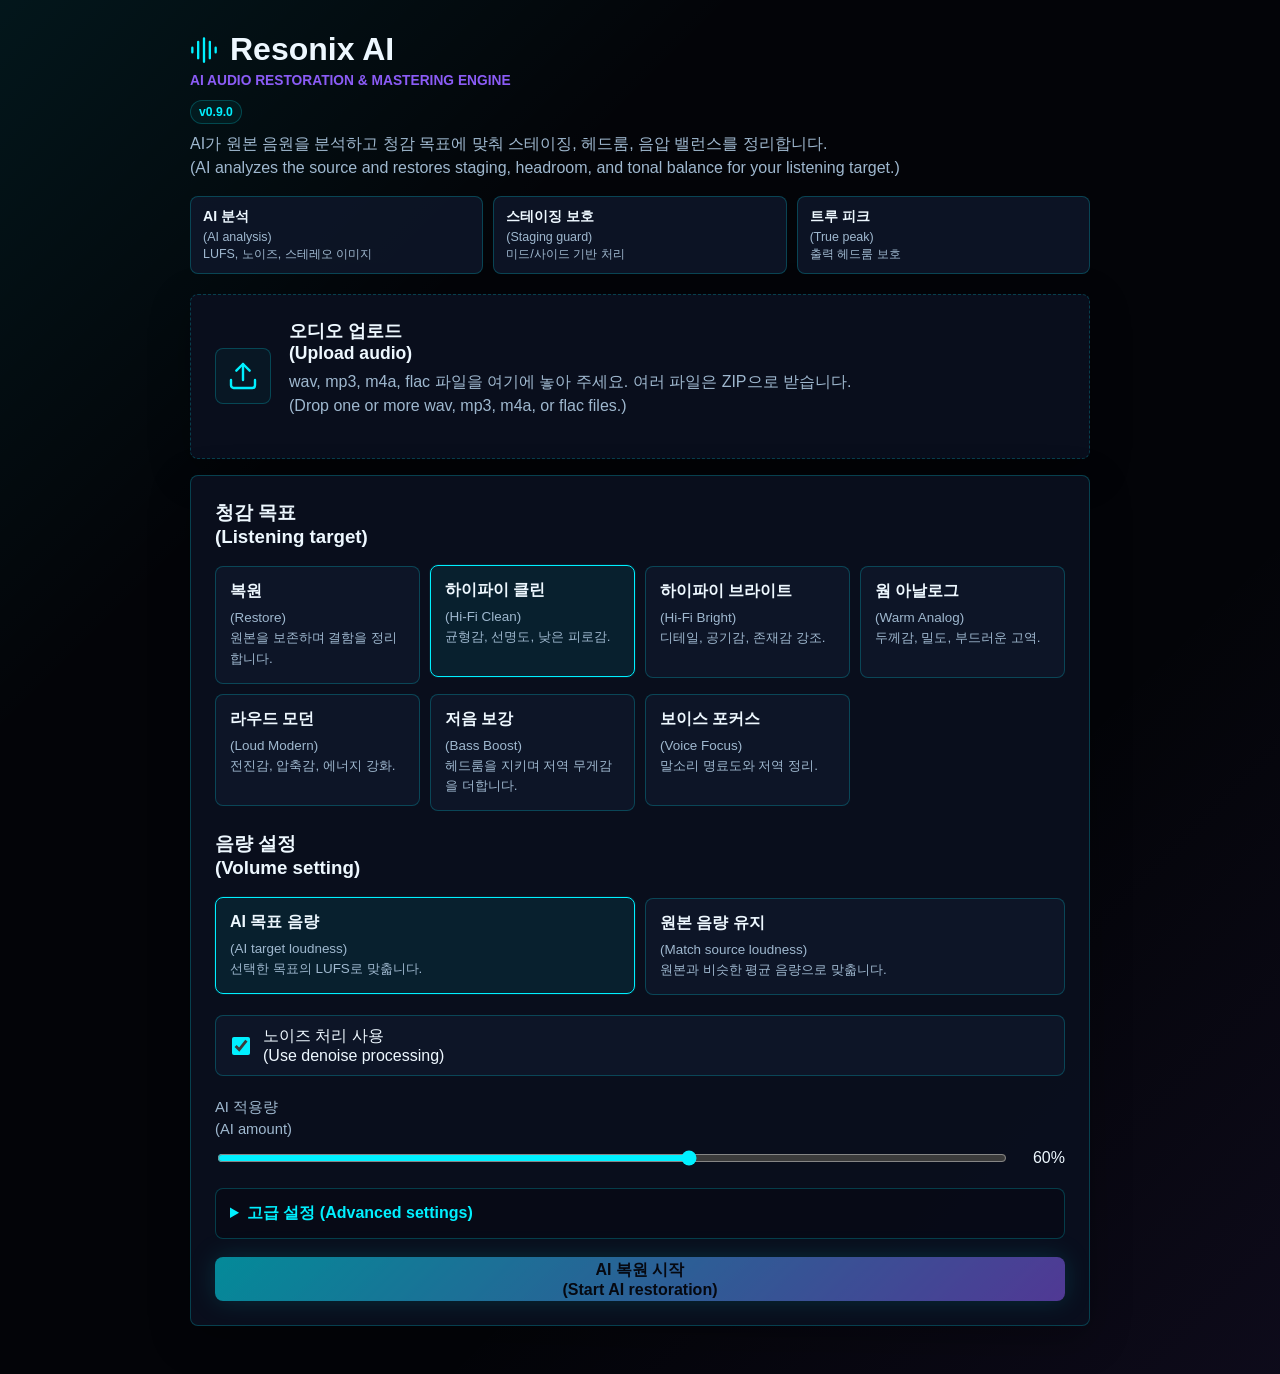
==== frontend/index.html @ f79adbe9 "Initial commit" ====
<!DOCTYPE html>
<html lang="ko">
<head>
    <meta charset="UTF-8">
    <meta name="viewport" content="width=device-width, initial-scale=1.0">
    <title>Resonix AI</title>
    <style>
        :root {
            color-scheme: dark;
            --bg: #030408;
            --panel: #0a0f1e;
            --panel-soft: #0f172a;
            --line: rgba(0, 240, 255, 0.22);
            --text: #eef8ff;
            --muted: #9fb8cf;
            --accent: #00f0ff;
            --accent-2: #8b5cf6;
            --accent-3: #38bdf8;
            --danger: #f472b6;
        }

        * { box-sizing: border-box; }

        body {
            margin: 0;
            min-height: 100vh;
            background:
                linear-gradient(135deg, rgba(0, 240, 255, 0.08), transparent 28%),
                linear-gradient(315deg, rgba(139, 92, 246, 0.08), transparent 32%),
                var(--bg);
            color: var(--text);
            font-family: "Segoe UI", sans-serif;
            padding: 32px 16px;
        }

        .app-container {
            width: min(900px, 100%);
            margin: 0 auto;
        }

        header { margin-bottom: 20px; }

        .logo-wrapper {
            display: flex;
            align-items: center;
            gap: 12px;
        }

        .logo-wrapper svg {
            color: var(--accent);
            flex: 0 0 auto;
        }

        h1 {
            margin: 0;
            font-size: 2rem;
            line-height: 1.1;
            letter-spacing: 0;
        }

        h2, h3, h4, p { margin-top: 0; }

        .subtitle,
        .upload-copy p,
        .file-size,
        .brand-tag,
        .target-copy,
        .setting-row label,
        .processing-stage-copy,
        .stage-list,
        .volume-copy {
            color: var(--muted);
            line-height: 1.5;
        }

        .subtitle { margin: 8px 0 0; }

        .brand-tag {
            margin: 4px 0 0;
            font-size: 0.86rem;
            font-weight: 700;
            text-transform: uppercase;
            letter-spacing: 0;
            color: var(--accent-2);
        }

        .version-pill {
            display: inline-flex;
            align-items: center;
            min-height: 24px;
            margin-top: 8px;
            padding: 3px 8px;
            border: 1px solid rgba(0, 240, 255, 0.22);
            border-radius: 999px;
            color: var(--accent);
            background: rgba(0, 240, 255, 0.05);
            font-size: 0.76rem;
            font-weight: 800;
        }

        .system-strip {
            display: grid;
            grid-template-columns: repeat(3, minmax(0, 1fr));
            gap: 10px;
            margin-top: 16px;
        }

        .system-chip {
            min-height: 54px;
            padding: 10px 12px;
            border: 1px solid var(--line);
            border-radius: 8px;
            background: rgba(15, 23, 42, 0.84);
        }

        .system-chip strong {
            display: block;
            margin-bottom: 3px;
            font-size: 0.88rem;
        }

        .system-chip span {
            display: block;
            color: var(--muted);
            font-size: 0.78rem;
            line-height: 1.35;
        }

        .glass-panel {
            background: rgba(10, 15, 30, 0.94);
            border: 1px solid var(--line);
            border-radius: 8px;
            padding: 24px;
            margin-bottom: 16px;
            box-shadow: 0 12px 40px rgba(0, 0, 0, 0.28);
        }

        .uploader-section {
            cursor: pointer;
            border-style: dashed;
            transition: border-color 160ms ease, background 160ms ease, box-shadow 160ms ease;
        }

        .uploader-section:hover,
        .uploader-section.dragover {
            border-color: var(--accent);
            background: rgba(0, 240, 255, 0.06);
            box-shadow: 0 0 26px rgba(0, 240, 255, 0.12);
        }

        .upload-content {
            display: grid;
            grid-template-columns: auto 1fr;
            gap: 18px;
            align-items: center;
        }

        .upload-icon {
            width: 56px;
            height: 56px;
            display: grid;
            place-items: center;
            border: 1px solid var(--line);
            border-radius: 8px;
            background: rgba(0, 240, 255, 0.04);
            color: var(--accent);
        }

        .upload-copy h2 {
            margin-bottom: 6px;
            font-size: 1.1rem;
        }

        .file-info p { overflow-wrap: anywhere; }

        .selected-file-list {
            display: grid;
            gap: 6px;
            margin: 10px 0 0;
            padding: 0;
            list-style: none;
            color: var(--muted);
            font-size: 0.84rem;
        }

        .selected-file-list li {
            display: flex;
            justify-content: space-between;
            gap: 12px;
            padding: 7px 9px;
            border: 1px solid rgba(0, 240, 255, 0.12);
            border-radius: 6px;
            background: rgba(3, 4, 8, 0.34);
        }

        .selected-file-list span:first-child {
            overflow: hidden;
            text-overflow: ellipsis;
            white-space: nowrap;
        }

        .target-grid,
        .volume-grid {
            display: grid;
            gap: 10px;
            margin-bottom: 20px;
        }

        .target-grid { grid-template-columns: repeat(auto-fit, minmax(170px, 1fr)); }
        .volume-grid { grid-template-columns: repeat(2, minmax(0, 1fr)); }

        .target-option,
        .volume-option {
            position: relative;
        }

        .target-option input,
        .volume-option input {
            position: absolute;
            opacity: 0;
            pointer-events: none;
        }

        .target-card,
        .volume-card {
            display: block;
            min-height: 112px;
            padding: 14px;
            border: 1px solid var(--line);
            border-radius: 8px;
            background: rgba(15, 23, 42, 0.9);
            cursor: pointer;
            transition: border-color 160ms ease, background 160ms ease, transform 160ms ease;
        }

        .volume-card { min-height: 86px; }

        .target-card strong,
        .volume-card strong {
            display: block;
            margin-bottom: 6px;
        }

        .target-copy,
        .volume-copy {
            display: block;
            font-size: 0.84rem;
        }

        .target-option input:checked + .target-card,
        .volume-option input:checked + .volume-card {
            border-color: var(--accent);
            background: rgba(0, 240, 255, 0.08);
            box-shadow: 0 0 0 1px rgba(0, 240, 255, 0.08);
            transform: translateY(-1px);
        }

        .checkbox-group {
            display: grid;
            grid-template-columns: 1fr;
            gap: 12px;
            margin-bottom: 20px;
        }

        .checkbox-item {
            display: flex;
            align-items: center;
            gap: 10px;
            min-height: 44px;
            padding: 10px 12px;
            border: 1px solid var(--line);
            border-radius: 8px;
            background: rgba(15, 23, 42, 0.9);
        }

        .checkbox-item input {
            width: 18px;
            height: 18px;
            accent-color: var(--accent);
        }

        .setting-row { margin-bottom: 20px; }

        .setting-row label {
            display: block;
            margin-bottom: 8px;
            font-size: 0.92rem;
        }

        .slider-container {
            display: grid;
            grid-template-columns: 1fr 48px;
            align-items: center;
            gap: 12px;
        }

        input[type="range"] {
            width: 100%;
            accent-color: var(--accent);
        }

        select {
            width: 100%;
            min-height: 42px;
            padding: 8px 10px;
            border: 1px solid var(--line);
            border-radius: 8px;
            background: rgba(15, 23, 42, 0.94);
            color: var(--text);
            font: inherit;
        }

        #intensity-value {
            text-align: right;
            font-variant-numeric: tabular-nums;
        }

        button,
        .secondary-btn {
            min-height: 44px;
            border: 0;
            border-radius: 8px;
            font: inherit;
            font-weight: 700;
            cursor: pointer;
        }

        .primary-btn {
            width: 100%;
            display: flex;
            align-items: center;
            justify-content: center;
            gap: 10px;
            background: linear-gradient(135deg, var(--accent), var(--accent-2));
            color: #030408;
            box-shadow: 0 0 24px rgba(0, 240, 255, 0.26);
        }

        .primary-btn:disabled {
            cursor: not-allowed;
            opacity: 0.55;
        }

        .spinner {
            width: 18px;
            height: 18px;
            border: 2px solid rgba(255, 255, 255, 0.35);
            border-top-color: white;
            border-radius: 50%;
            animation: spin 800ms linear infinite;
        }

        .hidden { display: none !important; }

        @keyframes spin { to { transform: rotate(360deg); } }

        .processing-panel {
            margin-top: 14px;
            padding: 16px;
            border: 1px solid #126da3;
            border-radius: 8px;
            background: rgba(0, 240, 255, 0.04);
        }

        .advanced-panel {
            margin: 18px 0;
            border: 1px solid var(--line);
            border-radius: 8px;
            background: rgba(3, 4, 8, 0.22);
            overflow: hidden;
        }

        .advanced-panel summary {
            min-height: 48px;
            padding: 14px;
            cursor: pointer;
            color: var(--accent);
            font-weight: 800;
        }

        .advanced-content {
            display: grid;
            gap: 18px;
            padding: 0 14px 14px;
        }

        .option-grid,
        .manual-grid {
            display: grid;
            grid-template-columns: repeat(2, minmax(0, 1fr));
            gap: 12px;
        }

        .option-field label,
        .manual-field label {
            display: block;
            margin-bottom: 6px;
            color: var(--muted);
            font-size: 0.84rem;
            line-height: 1.35;
        }

        .manual-field output {
            display: block;
            margin-top: 4px;
            color: var(--accent-3);
            font-size: 0.78rem;
            font-variant-numeric: tabular-nums;
            text-align: right;
        }

        .manual-disabled {
            opacity: 0.48;
        }

        .manual-disabled input {
            pointer-events: none;
        }

        .report-detail-list {
            display: grid;
            gap: 8px;
            margin: 14px 0 0;
            padding: 0;
            list-style: none;
        }

        .report-detail-list li {
            display: grid;
            grid-template-columns: minmax(0, 1fr) auto;
            gap: 10px;
            padding: 9px 10px;
            border: 1px solid rgba(0, 240, 255, 0.12);
            border-radius: 8px;
            background: rgba(15, 23, 42, 0.58);
        }

        .report-detail-list strong {
            color: var(--text);
            font-size: 0.82rem;
        }

        .report-detail-list span {
            color: var(--muted);
            font-size: 0.78rem;
        }

        .processing-header {
            display: flex;
            align-items: baseline;
            justify-content: space-between;
            gap: 12px;
            margin-bottom: 10px;
        }

        .processing-stage-copy {
            margin: 0;
            font-size: 0.9rem;
        }

        .processing-percent {
            font-size: 1.35rem;
            font-weight: 800;
            font-variant-numeric: tabular-nums;
            color: var(--accent-2);
        }

        .progress-track {
            height: 10px;
            overflow: hidden;
            border-radius: 999px;
            background: #020711;
            border: 1px solid var(--line);
        }

        .progress-bar {
            width: 0%;
            height: 100%;
            border-radius: inherit;
            background: linear-gradient(90deg, var(--accent), var(--accent-2));
            transition: width 260ms ease;
        }

        .stage-list {
            display: grid;
            grid-template-columns: repeat(5, minmax(0, 1fr));
            gap: 8px;
            margin: 12px 0 0;
            padding: 0;
            list-style: none;
            font-size: 0.74rem;
        }

        .stage-list li {
            padding: 8px;
            border: 1px solid var(--line);
            border-radius: 8px;
            background: rgba(255, 255, 255, 0.03);
        }

        .stage-list li.active {
            color: var(--text);
            border-color: var(--accent);
            background: rgba(0, 240, 255, 0.08);
        }

        .stage-list li.done {
            color: var(--accent);
            border-color: rgba(0, 240, 255, 0.52);
        }

        .result-header {
            display: flex;
            align-items: center;
            gap: 10px;
            margin-bottom: 18px;
        }

        .status-indicator {
            width: 10px;
            height: 10px;
            border-radius: 999px;
            background: var(--accent-2);
        }

        .ai-analysis-box {
            padding: 16px;
            margin-bottom: 18px;
            border: 1px solid #126da3;
            border-radius: 8px;
            background: rgba(0, 240, 255, 0.04);
        }

        .ai-feedback-text {
            margin-bottom: 14px;
            color: var(--muted);
            line-height: 1.5;
        }

        .metrics-grid {
            display: grid;
            grid-template-columns: repeat(auto-fit, minmax(120px, 1fr));
            gap: 10px;
        }

        .metric-item {
            padding: 12px;
            border: 1px solid var(--line);
            border-radius: 8px;
            background: rgba(15, 23, 42, 0.72);
        }

        .metric-label {
            color: var(--muted);
            font-size: 0.76rem;
            margin-bottom: 4px;
        }

        .metric-value {
            font-size: 1.05rem;
            font-weight: 700;
            font-variant-numeric: tabular-nums;
        }

        .now-playing-badge {
            margin-bottom: 16px;
            color: var(--accent-2);
            font-weight: 700;
        }

        .ab-toggle-wrapper {
            display: flex;
            align-items: center;
            justify-content: center;
            gap: 14px;
            margin-bottom: 18px;
        }

        .ab-label {
            width: 86px;
            color: var(--muted);
            font-size: 0.84rem;
            text-align: center;
            font-weight: 700;
        }

        .ab-label.active { color: var(--text); }

        .ab-toggle-btn {
            position: relative;
            width: 72px;
            height: 36px;
            min-height: 36px;
            padding: 3px;
            background: var(--panel-soft);
            border: 1px solid var(--line);
        }

        .ab-knob {
            position: absolute;
            top: 3px;
            left: 3px;
            width: 28px;
            height: 28px;
            border-radius: 999px;
            background: var(--accent);
            transition: transform 180ms ease;
            box-shadow: 0 0 16px rgba(0, 240, 255, 0.42);
        }

        .ab-toggle-btn[data-mode="enhanced"] .ab-knob {
            transform: translateX(36px);
            background: var(--accent-2);
            box-shadow: 0 0 16px rgba(139, 92, 246, 0.42);
        }

        .waveform-panel {
            display: grid;
            gap: 10px;
            margin-bottom: 16px;
        }

        .waveform-row {
            display: grid;
            grid-template-columns: 96px 1fr;
            align-items: center;
            gap: 12px;
            min-height: 76px;
            padding: 10px;
            border: 1px solid var(--line);
            border-radius: 8px;
            background: rgba(3, 4, 8, 0.42);
        }

        .waveform-row.active {
            border-color: var(--accent);
            box-shadow: 0 0 18px rgba(0, 240, 255, 0.12);
        }

        .waveform-row[data-mode="enhanced"].active {
            border-color: var(--accent-2);
            box-shadow: 0 0 18px rgba(139, 92, 246, 0.16);
        }

        .waveform-label {
            color: var(--muted);
            font-size: 0.76rem;
            font-weight: 800;
        }

        .waveform-label strong {
            display: block;
            color: var(--text);
            font-size: 0.82rem;
        }

        .waveform-canvas {
            display: block;
            width: 100%;
            height: 54px;
            border-radius: 6px;
            cursor: pointer;
            background: rgba(2, 7, 17, 0.82);
        }

        .audio-player-wrapper { margin-bottom: 16px; }
        audio { width: 100%; }

        .single-preview-panel { margin-bottom: 16px; }

        .batch-result-box {
            padding: 16px;
            margin-bottom: 16px;
            border: 1px solid var(--line);
            border-radius: 8px;
            background: rgba(0, 240, 255, 0.04);
        }

        .batch-result-box h4 { margin-bottom: 8px; }

        .batch-zip-link { margin: 12px 0; }

        .batch-summary-list {
            display: grid;
            gap: 8px;
            margin: 12px 0 0;
            padding: 0;
            list-style: none;
        }

        .batch-summary-item {
            display: grid;
            grid-template-columns: 1fr auto;
            gap: 8px;
            align-items: center;
            width: 100%;
            min-height: 0;
            padding: 10px;
            border: 1px solid rgba(0, 240, 255, 0.14);
            border-radius: 8px;
            background: rgba(15, 23, 42, 0.72);
            color: var(--text);
            text-align: left;
        }

        .batch-summary-item.active,
        .batch-summary-item:hover {
            border-color: var(--accent);
            background: rgba(0, 240, 255, 0.08);
        }

        .batch-summary-item strong {
            display: block;
            overflow-wrap: anywhere;
        }

        .batch-summary-item span {
            color: var(--muted);
            font-size: 0.78rem;
        }

        .secondary-btn {
            display: flex;
            align-items: center;
            justify-content: center;
            gap: 10px;
            width: 100%;
            text-decoration: none;
            color: var(--text);
            border: 1px solid var(--line);
            background: rgba(15, 23, 42, 0.9);
        }

        .settings-btn,
        .settings-modal { display: none; }

        @media (max-width: 720px) {
            body { padding: 18px 12px; }
            .upload-content,
            .system-strip,
            .checkbox-group,
            .target-grid,
            .volume-grid,
            .metrics-grid,
            .stage-list {
                grid-template-columns: 1fr;
            }
            .option-grid,
            .manual-grid {
                grid-template-columns: 1fr;
            }
            h1 { font-size: 1.7rem; }
            .glass-panel { padding: 18px; }
            .ab-label { width: 72px; }
            .waveform-row {
                grid-template-columns: 1fr;
                gap: 8px;
            }
        }
    </style>
</head>
<body>
    <main class="app-container">
        <header>
            <div class="logo-wrapper">
                <svg width="28" height="28" viewBox="0 0 24 24" fill="none" stroke="currentColor" stroke-width="2" stroke-linecap="round" stroke-linejoin="round" aria-hidden="true">
                    <path d="M12 2v20M17 5v14M22 10v4M7 5v14M2 10v4"></path>
                </svg>
                <h1>Resonix AI</h1>
            </div>
            <p class="brand-tag">AI Audio Restoration & Mastering Engine</p>
            <div class="version-pill" id="version-pill">v0.9.0</div>
            <p class="subtitle">AI&#xAC00; &#xC6D0;&#xBCF8; &#xC74C;&#xC6D0;&#xC744; &#xBD84;&#xC11D;&#xD558;&#xACE0; &#xCCAD;&#xAC10; &#xBAA9;&#xD45C;&#xC5D0; &#xB9DE;&#xCDB0; &#xC2A4;&#xD14C;&#xC774;&#xC9D5;, &#xD5E4;&#xB4DC;&#xB8F8;, &#xC74C;&#xC555; &#xBC38;&#xB7F0;&#xC2A4;&#xB97C; &#xC815;&#xB9AC;&#xD569;&#xB2C8;&#xB2E4;.<br>(AI analyzes the source and restores staging, headroom, and tonal balance for your listening target.)</p>
            <div class="system-strip" aria-label="AI processing highlights">
                <div class="system-chip">
                    <strong>AI &#xBD84;&#xC11D;</strong>
                    <span>(AI analysis)<br>LUFS, &#xB178;&#xC774;&#xC988;, &#xC2A4;&#xD14C;&#xB808;&#xC624; &#xC774;&#xBBF8;&#xC9C0;</span>
                </div>
                <div class="system-chip">
                    <strong>&#xC2A4;&#xD14C;&#xC774;&#xC9D5; &#xBCF4;&#xD638;</strong>
                    <span>(Staging guard)<br>&#xBBF8;&#xB4DC/&#xC0AC;&#xC774;&#xB4DC; &#xAE30;&#xBC18; &#xCC98;&#xB9AC;</span>
                </div>
                <div class="system-chip">
                    <strong>&#xD2B8;&#xB8E8; &#xD53C;&#xD06C;</strong>
                    <span>(True peak)<br>&#xCD9C;&#xB825; &#xD5E4;&#xB4DC;&#xB8F8; &#xBCF4;&#xD638;</span>
                </div>
            </div>
        </header>

        <section class="glass-panel uploader-section" id="drop-zone">
            <input type="file" id="file-input" accept=".wav,.mp3,.m4a,.flac,audio/*" multiple hidden>
            <div class="upload-content">
                <div class="upload-icon" aria-hidden="true">
                    <svg width="32" height="32" viewBox="0 0 24 24" fill="none" stroke="currentColor" stroke-width="1.8" stroke-linecap="round" stroke-linejoin="round">
                        <path d="M21 15v4a2 2 0 0 1-2 2H5a2 2 0 0 1-2-2v-4"></path>
                        <polyline points="17 8 12 3 7 8"></polyline>
                        <line x1="12" y1="3" x2="12" y2="15"></line>
                    </svg>
                </div>
                <div class="upload-copy">
                    <h2>&#xC624;&#xB514;&#xC624; &#xC5C5;&#xB85C;&#xB4DC;<br>(Upload audio)</h2>
                    <p>wav, mp3, m4a, flac &#xD30C;&#xC77C;&#xC744; &#xC5EC;&#xAE30;&#xC5D0; &#xB193;&#xC544; &#xC8FC;&#xC138;&#xC694;. &#xC5EC;&#xB7EC; &#xD30C;&#xC77C;&#xC740; ZIP&#xC73C;&#xB85C; &#xBC1B;&#xC2B5;&#xB2C8;&#xB2E4;.<br>(Drop one or more wav, mp3, m4a, or flac files.)</p>
                </div>
            </div>
        </section>

        <section class="glass-panel settings-section">
            <h3>&#xCCAD;&#xAC10; &#xBAA9;&#xD45C;<br>(Listening target)</h3>
            <div class="target-grid" role="group" aria-label="Listening target">
                <label class="target-option">
                    <input type="checkbox" name="target-mode" value="restore">
                    <span class="target-card">
                        <strong>&#xBCF5;&#xC6D0;</strong>
                        <span class="target-copy">(Restore)<br>&#xC6D0;&#xBCF8;&#xC744; &#xBCF4;&#xC874;&#xD558;&#xBA70; &#xACB0;&#xD568;&#xC744; &#xC815;&#xB9AC;&#xD569;&#xB2C8;&#xB2E4;.</span>
                    </span>
                </label>
                <label class="target-option">
                    <input type="checkbox" name="target-mode" value="hifi_clean" checked>
                    <span class="target-card">
                        <strong>&#xD558;&#xC774;&#xD30C;&#xC774; &#xD074;&#xB9B0;</strong>
                        <span class="target-copy">(Hi-Fi Clean)<br>&#xADE0;&#xD615;&#xAC10;, &#xC120;&#xBA85;&#xB3C4;, &#xB0AE;&#xC740; &#xD53C;&#xB85C;&#xAC10;.</span>
                    </span>
                </label>
                <label class="target-option">
                    <input type="checkbox" name="target-mode" value="hifi_bright">
                    <span class="target-card">
                        <strong>&#xD558;&#xC774;&#xD30C;&#xC774; &#xBE0C;&#xB77C;&#xC774;&#xD2B8;</strong>
                        <span class="target-copy">(Hi-Fi Bright)<br>&#xB514;&#xD14C;&#xC77C;, &#xACF5;&#xAE30;&#xAC10;, &#xC874;&#xC7AC;&#xAC10; &#xAC15;&#xC870;.</span>
                    </span>
                </label>
                <label class="target-option">
                    <input type="checkbox" name="target-mode" value="warm_analog">
                    <span class="target-card">
                        <strong>&#xC6DC; &#xC544;&#xB0A0;&#xB85C;&#xADF8;</strong>
                        <span class="target-copy">(Warm Analog)<br>&#xB450;&#xAED8;&#xAC10;, &#xBC00;&#xB3C4;, &#xBD80;&#xB4DC;&#xB7EC;&#xC6B4; &#xACE0;&#xC5ED;.</span>
                    </span>
                </label>
                <label class="target-option">
                    <input type="checkbox" name="target-mode" value="loud_modern">
                    <span class="target-card">
                        <strong>&#xB77C;&#xC6B0;&#xB4DC; &#xBAA8;&#xB358;</strong>
                        <span class="target-copy">(Loud Modern)<br>&#xC804;&#xC9C4;&#xAC10;, &#xC555;&#xCD95;&#xAC10;, &#xC5D0;&#xB108;&#xC9C0; &#xAC15;&#xD654;.</span>
                    </span>
                </label>
                <label class="target-option">
                    <input type="checkbox" name="target-mode" value="bass_boost">
                    <span class="target-card">
                        <strong>&#xC800;&#xC74C; &#xBCF4;&#xAC15;</strong>
                        <span class="target-copy">(Bass Boost)<br>&#xD5E4;&#xB4DC;&#xB8F8;&#xC744; &#xC9C0;&#xD0A4;&#xBA70; &#xC800;&#xC5ED; &#xBB34;&#xAC8C;&#xAC10;&#xC744; &#xB354;&#xD569;&#xB2C8;&#xB2E4;.</span>
                    </span>
                </label>
                <label class="target-option">
                    <input type="checkbox" name="target-mode" value="voice_focus">
                    <span class="target-card">
                        <strong>&#xBCF4;&#xC774;&#xC2A4; &#xD3EC;&#xCEE4;&#xC2A4;</strong>
                        <span class="target-copy">(Voice Focus)<br>&#xB9D0;&#xC18C;&#xB9AC; &#xBA85;&#xB8CC;&#xB3C4;&#xC640; &#xC800;&#xC5ED; &#xC815;&#xB9AC;.</span>
                    </span>
                </label>
            </div>

            <h3>&#xC74C;&#xB7C9; &#xC124;&#xC815;<br>(Volume setting)</h3>
            <div class="volume-grid" role="radiogroup" aria-label="Volume setting">
                <label class="volume-option">
                    <input type="radio" name="volume-mode" value="target" checked>
                    <span class="volume-card">
                        <strong>AI &#xBAA9;&#xD45C; &#xC74C;&#xB7C9;</strong>
                        <span class="volume-copy">(AI target loudness)<br>&#xC120;&#xD0DD;&#xD55C; &#xBAA9;&#xD45C;&#xC758; LUFS&#xB85C; &#xB9DE;&#xCD9F;&#xB2C8;&#xB2E4;.</span>
                    </span>
                </label>
                <label class="volume-option">
                    <input type="radio" name="volume-mode" value="match_source">
                    <span class="volume-card">
                        <strong>&#xC6D0;&#xBCF8; &#xC74C;&#xB7C9; &#xC720;&#xC9C0;</strong>
                        <span class="volume-copy">(Match source loudness)<br>&#xC6D0;&#xBCF8;&#xACFC; &#xBE44;&#xC2B7;&#xD55C; &#xD3C9;&#xADE0; &#xC74C;&#xB7C9;&#xC73C;&#xB85C; &#xB9DE;&#xCD9F;&#xB2C8;&#xB2E4;.</span>
                    </span>
                </label>
            </div>

            <div class="checkbox-group">
                <div class="checkbox-item">
                    <input type="checkbox" id="opt-denoise" checked>
                    <label for="opt-denoise">&#xB178;&#xC774;&#xC988; &#xCC98;&#xB9AC; &#xC0AC;&#xC6A9;<br>(Use denoise processing)</label>
                </div>
            </div>

            <div class="setting-row">
                <label for="intensity-slider">AI &#xC801;&#xC6A9;&#xB7C9;<br>(AI amount)</label>
                <div class="slider-container">
                    <input type="range" id="intensity-slider" min="0" max="100" step="5" value="60">
                    <span id="intensity-value">60%</span>
                </div>
            </div>

            <details class="advanced-panel">
                <summary>고급 설정 (Advanced settings)</summary>
                <div class="advanced-content">
                    <div class="option-grid">
                        <div class="option-field">
                            <label for="output-sample-rate">출력 샘플레이트<br>(Output sample rate)</label>
                            <select id="output-sample-rate">
                                <option value="auto" selected>자동 (Auto)</option>
                                <option value="source">원본 유지 (Keep source)</option>
                                <option value="44100">44.1 kHz</option>
                                <option value="48000">48 kHz</option>
                                <option value="96000">96 kHz</option>
                            </select>
                        </div>
                        <div class="option-field">
                            <label for="output-bit-depth">출력 비트 깊이<br>(Output bit depth)</label>
                            <select id="output-bit-depth">
                                <option value="24" selected>24-bit PCM</option>
                                <option value="16">16-bit PCM</option>
                            </select>
                        </div>
                    </div>

                    <div class="checkbox-item">
                        <input type="checkbox" id="manual-dsp-enable">
                        <label for="manual-dsp-enable">AI 추천값 대신 수동 DSP 값 사용<br>(Use manual DSP override)</label>
                    </div>

                    <div class="manual-grid manual-disabled" id="manual-dsp-grid">
                        <div class="manual-field">
                            <label for="manual-lowcut">저역 컷 Hz<br>(Low cut)</label>
                            <input type="range" id="manual-lowcut" min="20" max="200" step="1" value="38">
                            <output for="manual-lowcut">38 Hz</output>
                        </div>
                        <div class="manual-field">
                            <label for="manual-low">저역 dB<br>(Low)</label>
                            <input type="range" id="manual-low" min="-6" max="6" step="0.1" value="0.4">
                            <output for="manual-low">+0.4 dB</output>
                        </div>
                        <div class="manual-field">
                            <label for="manual-mid">중역 dB<br>(Mid)</label>
                            <input type="range" id="manual-mid" min="-6" max="6" step="0.1" value="0">
                            <output for="manual-mid">+0.0 dB</output>
                        </div>
                        <div class="manual-field">
                            <label for="manual-high">고역 dB<br>(High)</label>
                            <input type="range" id="manual-high" min="-6" max="6" step="0.1" value="1.0">
                            <output for="manual-high">+1.0 dB</output>
                        </div>
                        <div class="manual-field">
                            <label for="manual-compress">컴프레션 비율<br>(Compression ratio)</label>
                            <input type="range" id="manual-compress" min="1" max="4" step="0.05" value="1.25">
                            <output for="manual-compress">1.25:1</output>
                        </div>
                        <div class="manual-field">
                            <label for="manual-lufs">목표 LUFS<br>(Target LUFS)</label>
                            <input type="range" id="manual-lufs" min="-24" max="-10" step="0.5" value="-16">
                            <output for="manual-lufs">-16.0 LUFS</output>
                        </div>
                        <div class="manual-field">
                            <label for="manual-exciter">익사이터<br>(Exciter)</label>
                            <input type="range" id="manual-exciter" min="0" max="0.35" step="0.01" value="0.08">
                            <output for="manual-exciter">0.08</output>
                        </div>
                        <div class="manual-field">
                            <label for="manual-saturation">새추레이션<br>(Saturation)</label>
                            <input type="range" id="manual-saturation" min="0" max="0.35" step="0.01" value="0.03">
                            <output for="manual-saturation">0.03</output>
                        </div>
                    </div>
                </div>
            </details>

            <button id="process-btn" class="primary-btn" disabled>
                <span class="btn-text">AI &#xBCF5;&#xC6D0; &#xC2DC;&#xC791;<br>(Start AI restoration)</span>
                <span class="spinner hidden" aria-hidden="true"></span>
            </button>
            <div class="processing-panel hidden" id="processing-panel" aria-live="polite">
                <div class="processing-header">
                    <p class="processing-stage-copy" id="processing-stage">AI &#xB300;&#xAE30; &#xC911; (Ready)</p>
                    <div class="processing-percent" id="processing-percent">0%</div>
                </div>
                <div class="progress-track" aria-hidden="true">
                    <div class="progress-bar" id="processing-bar"></div>
                </div>
                <ol class="stage-list" id="processing-stages">
                    <li>AI &#xBD84;&#xC11D;<br>(Analysis)</li>
                    <li>&#xBAA9;&#xD45C; &#xC124;&#xACC4;<br>(Targeting)</li>
                    <li>&#xC2A4;&#xD14C;&#xC774;&#xC9D5; &#xBCF4;&#xD638;<br>(Staging)</li>
                    <li>&#xC74C;&#xC9C8; &#xBCF5;&#xC6D0;<br>(Restoration)</li>
                    <li>&#xD5E4;&#xB4DC;&#xB8F8; &#xD655;&#xBCF4;<br>(Headroom)</li>
                </ol>
            </div>
        </section>

        <section class="glass-panel result-section hidden" id="result-zone">
            <div class="result-header">
                <div class="status-indicator" aria-hidden="true"></div>
                <h3>&#xCC98;&#xB9AC; &#xC644;&#xB8CC;<br>(Processing complete)</h3>
            </div>

            <div class="ai-analysis-box hidden" id="ai-analysis-box">
                <h4>&#xBD84;&#xC11D; &#xB9AC;&#xD3EC;&#xD2B8;<br>(Analysis report)</h4>
                <div class="ai-feedback-text" id="ai-feedback-text">&#xBD84;&#xC11D; &#xC911;... (Analyzing...)</div>
                <div class="metrics-grid">
                    <div class="metric-item">
                        <div class="metric-label">LUFS</div>
                        <div class="metric-value" id="metric-lufs">-24.0</div>
                    </div>
                    <div class="metric-item">
                        <div class="metric-label">Crest dB</div>
                        <div class="metric-value" id="metric-crest">12.0</div>
                    </div>
                    <div class="metric-item">
                        <div class="metric-label">Sample Rate</div>
                        <div class="metric-value" id="metric-sr">48k</div>
                    </div>
                    <div class="metric-item">
                        <div class="metric-label">True Peak</div>
                        <div class="metric-value" id="metric-true-peak">-1.0</div>
                    </div>
                    <div class="metric-item">
                        <div class="metric-label">Stereo Width</div>
                        <div class="metric-value" id="metric-stereo">0.50</div>
                    </div>
                </div>
                <ul class="report-detail-list" id="report-detail-list"></ul>
            </div>

            <div class="batch-result-box hidden" id="batch-result-box">
                <h4>&#xBC30;&#xCE58; &#xCC98;&#xB9AC; &#xC644;&#xB8CC;<br>(Batch complete)</h4>
                <div class="ai-feedback-text" id="batch-feedback-text"></div>
                <a id="batch-zip-link" class="secondary-btn batch-zip-link" download="ResonixAI_Batch.zip">
                    ZIP 전체 다운로드<br>(Download all as ZIP)
                </a>
                <ul class="batch-summary-list" id="batch-summary-list"></ul>
            </div>

            <div class="single-preview-panel" id="single-preview-panel">
                <div class="now-playing-badge" id="now-playing-badge">
                    <span id="now-playing-text">&#xC6D0;&#xBCF8; &#xC624;&#xB514;&#xC624; (Original audio)</span>
                </div>

                <div class="ab-toggle-wrapper">
                    <span class="ab-label active" id="label-original">ORIGINAL</span>
                    <button class="ab-toggle-btn" id="ab-toggle-btn" data-mode="original" aria-label="Toggle original and enhanced audio">
                        <span class="ab-knob" aria-hidden="true"></span>
                    </button>
                    <span class="ab-label" id="label-enhanced">ENHANCED</span>
                </div>

                <audio id="audio-original" hidden></audio>
                <audio id="audio-enhanced" hidden></audio>

                <div class="waveform-panel" id="waveform-panel">
                    <div class="waveform-row active" id="waveform-row-original" data-mode="original">
                        <div class="waveform-label">
                            <strong>&#xC6D0;&#xBCF8;</strong>
                            (Original)
                        </div>
                        <canvas class="waveform-canvas" id="waveform-original" height="54"></canvas>
                    </div>
                    <div class="waveform-row" id="waveform-row-enhanced" data-mode="enhanced">
                        <div class="waveform-label">
                            <strong>&#xD5A5;&#xC0C1;</strong>
                            (Enhanced)
                        </div>
                        <canvas class="waveform-canvas" id="waveform-enhanced" height="54"></canvas>
                    </div>
                </div>

                <div class="audio-player-wrapper">
                    <audio id="master-player" controls></audio>
                </div>
            </div>

            <a id="download-link" class="secondary-btn" download="enhanced_audio.wav">
                <svg width="18" height="18" viewBox="0 0 24 24" fill="none" stroke="currentColor" stroke-width="2" stroke-linecap="round" stroke-linejoin="round" aria-hidden="true">
                    <path d="M21 15v4a2 2 0 0 1-2 2H5a2 2 0 0 1-2-2v-4"></path>
                    <polyline points="7 10 12 15 17 10"></polyline>
                    <line x1="12" y1="15" x2="12" y2="3"></line>
                </svg>
                &#xD5A5;&#xC0C1;&#xB41C; &#xD30C;&#xC77C; &#xB2E4;&#xC6B4;&#xB85C;&#xB4DC;<br>(Download enhanced file)
            </a>
        </section>
    </main>

    <div class="settings-modal" id="settings-modal">
        <input type="password" id="groq-api-key">
        <button id="modal-cancel">Cancel</button>
        <button id="modal-save">Save</button>
    </div>
    <button class="settings-btn" id="settings-btn" aria-label="Settings"></button>

    <script src="/static/app.js"></script>
</body>
</html>
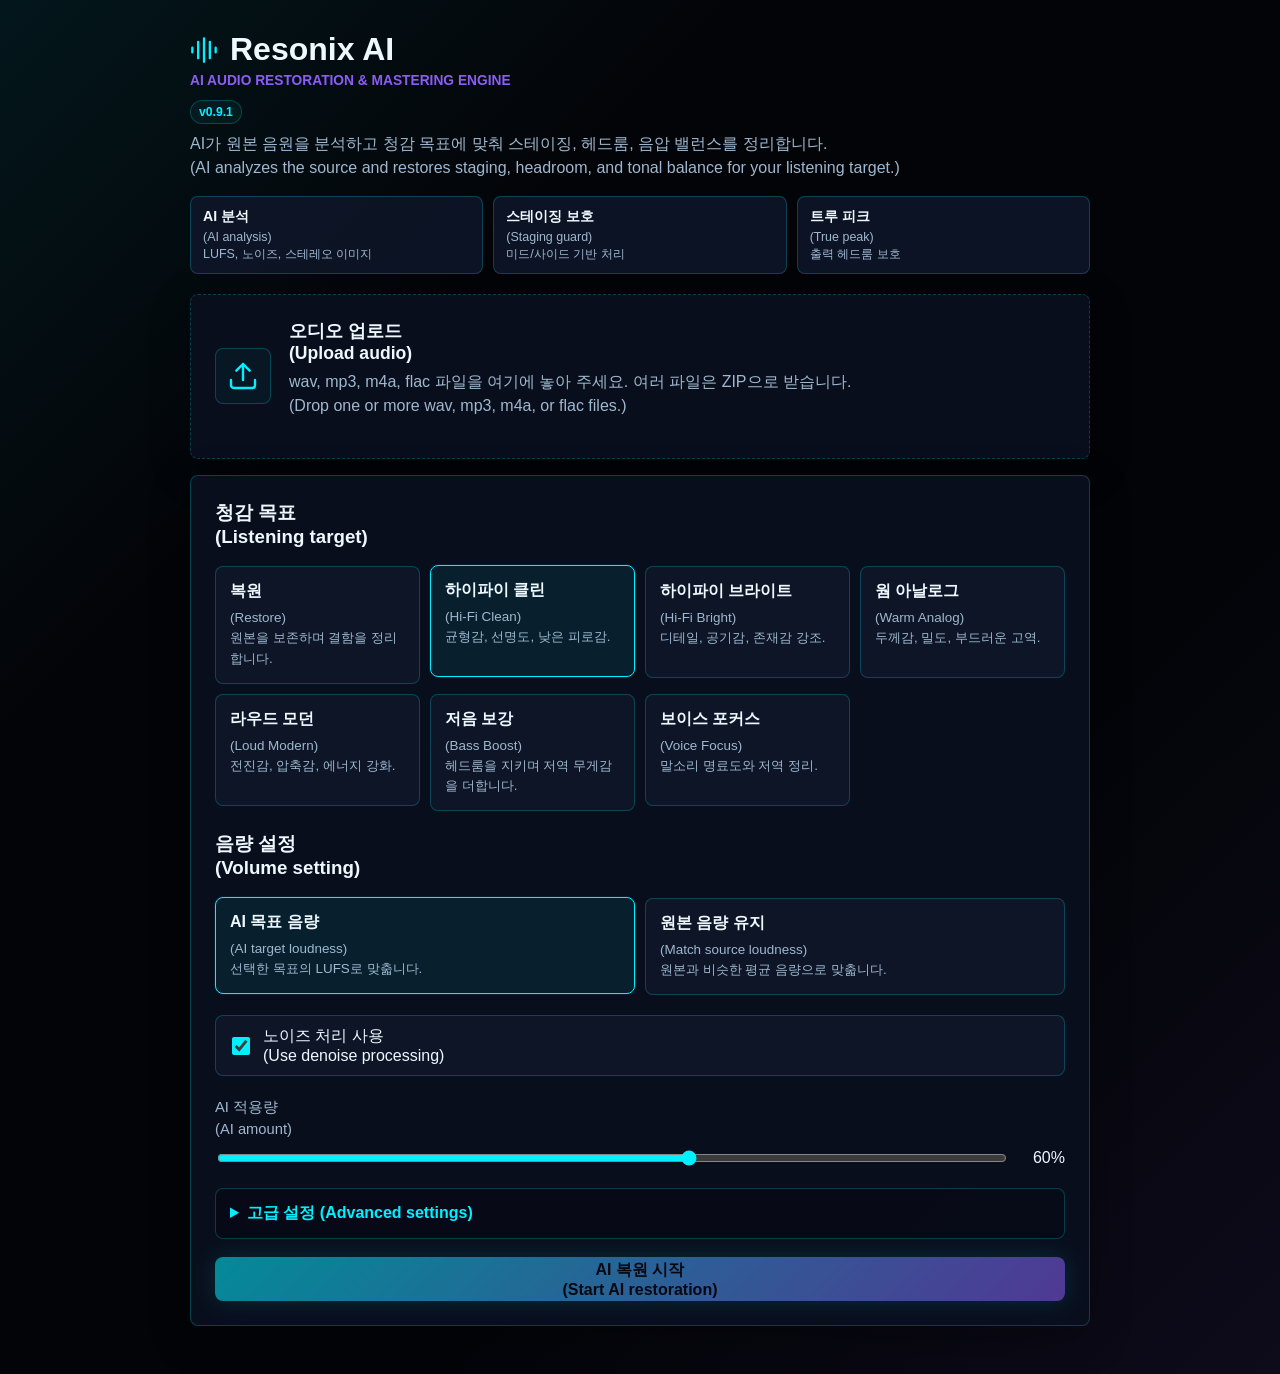
==== commit da3309e3: "0.9.1 hotfix" ====
--- a/frontend/index.html
+++ b/frontend/index.html
@@ -769,7 +769,7 @@
                 <h1>Resonix AI</h1>
             </div>
             <p class="brand-tag">AI Audio Restoration & Mastering Engine</p>
-            <div class="version-pill" id="version-pill">v0.9.0</div>
+            <div class="version-pill" id="version-pill">v0.9.1</div>
             <p class="subtitle">AI&#xAC00; &#xC6D0;&#xBCF8; &#xC74C;&#xC6D0;&#xC744; &#xBD84;&#xC11D;&#xD558;&#xACE0; &#xCCAD;&#xAC10; &#xBAA9;&#xD45C;&#xC5D0; &#xB9DE;&#xCDB0; &#xC2A4;&#xD14C;&#xC774;&#xC9D5;, &#xD5E4;&#xB4DC;&#xB8F8;, &#xC74C;&#xC555; &#xBC38;&#xB7F0;&#xC2A4;&#xB97C; &#xC815;&#xB9AC;&#xD569;&#xB2C8;&#xB2E4;.<br>(AI analyzes the source and restores staging, headroom, and tonal balance for your listening target.)</p>
             <div class="system-strip" aria-label="AI processing highlights">
                 <div class="system-chip">
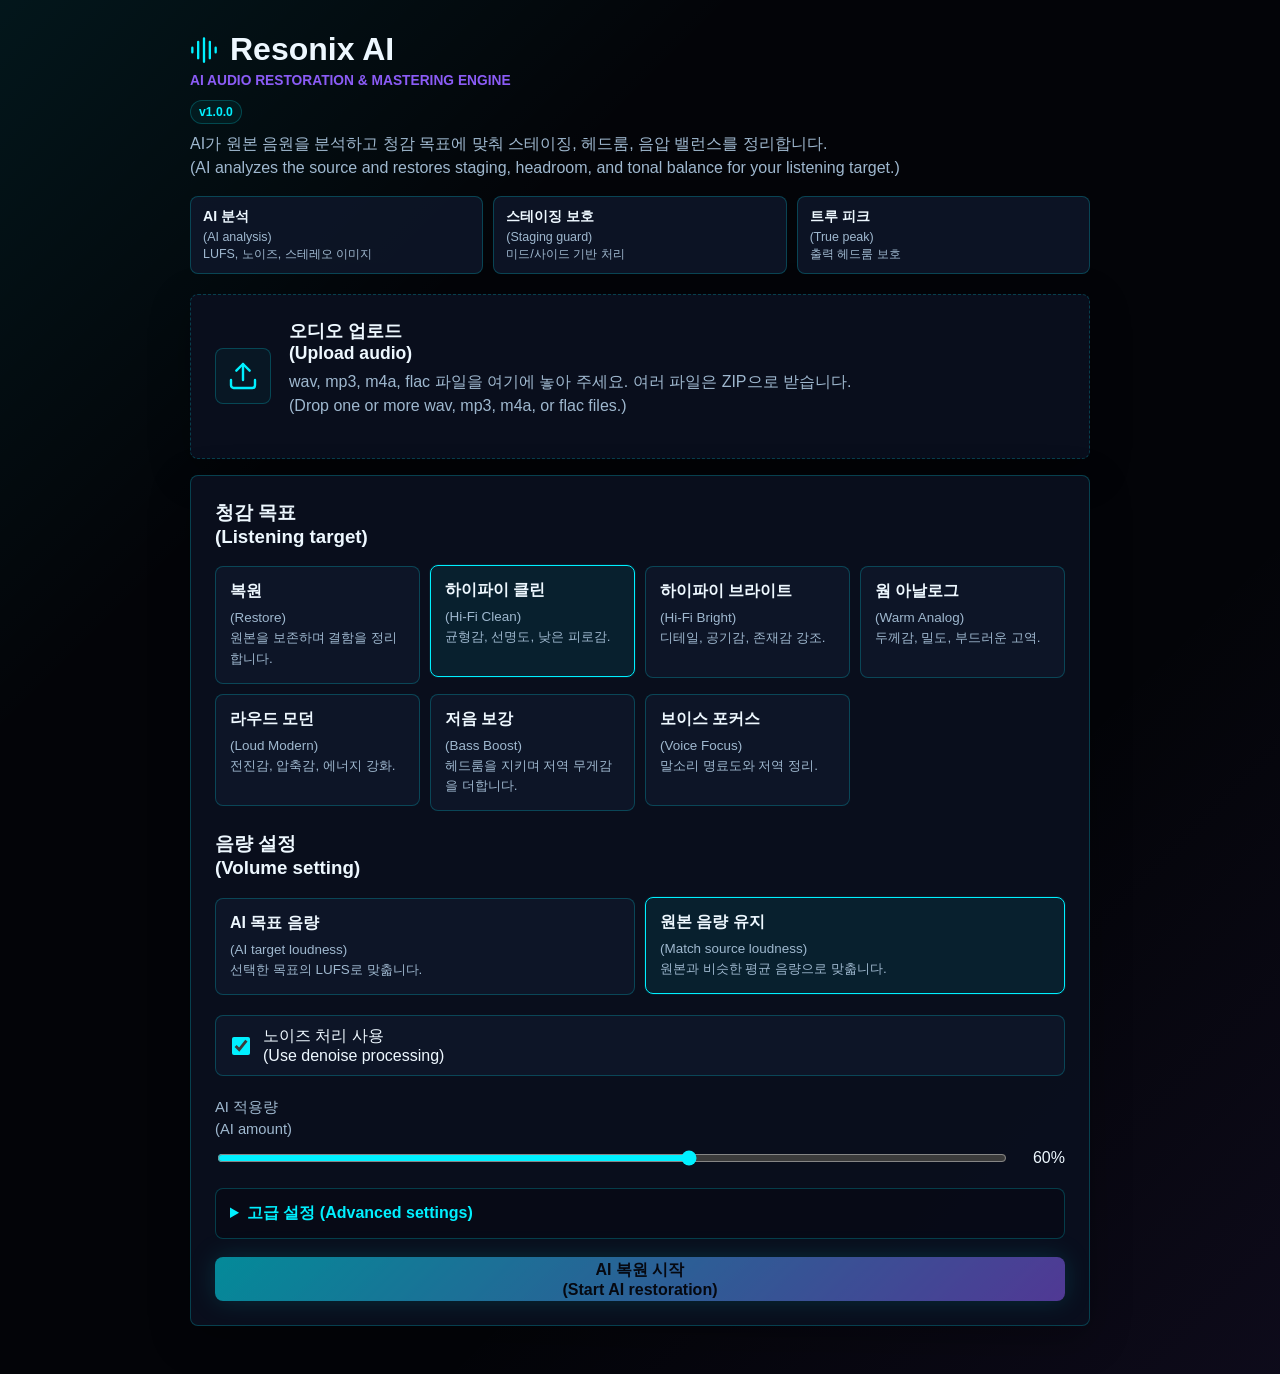
==== commit 42f438ba: "Release v1.0.0 level-matched comparison" ====
--- a/frontend/index.html
+++ b/frontend/index.html
@@ -665,6 +665,7 @@
 
         .audio-player-wrapper { margin-bottom: 16px; }
         audio { width: 100%; }
+        .compare-control { margin: 10px 0 14px; }
 
         .single-preview-panel { margin-bottom: 16px; }
 
@@ -769,7 +770,7 @@
                 <h1>Resonix AI</h1>
             </div>
             <p class="brand-tag">AI Audio Restoration & Mastering Engine</p>
-            <div class="version-pill" id="version-pill">v0.9.1</div>
+            <div class="version-pill" id="version-pill">v1.0.0</div>
             <p class="subtitle">AI&#xAC00; &#xC6D0;&#xBCF8; &#xC74C;&#xC6D0;&#xC744; &#xBD84;&#xC11D;&#xD558;&#xACE0; &#xCCAD;&#xAC10; &#xBAA9;&#xD45C;&#xC5D0; &#xB9DE;&#xCDB0; &#xC2A4;&#xD14C;&#xC774;&#xC9D5;, &#xD5E4;&#xB4DC;&#xB8F8;, &#xC74C;&#xC555; &#xBC38;&#xB7F0;&#xC2A4;&#xB97C; &#xC815;&#xB9AC;&#xD569;&#xB2C8;&#xB2E4;.<br>(AI analyzes the source and restores staging, headroom, and tonal balance for your listening target.)</p>
             <div class="system-strip" aria-label="AI processing highlights">
                 <div class="system-chip">
@@ -861,14 +862,14 @@
             <h3>&#xC74C;&#xB7C9; &#xC124;&#xC815;<br>(Volume setting)</h3>
             <div class="volume-grid" role="radiogroup" aria-label="Volume setting">
                 <label class="volume-option">
-                    <input type="radio" name="volume-mode" value="target" checked>
+                    <input type="radio" name="volume-mode" value="target">
                     <span class="volume-card">
                         <strong>AI &#xBAA9;&#xD45C; &#xC74C;&#xB7C9;</strong>
                         <span class="volume-copy">(AI target loudness)<br>&#xC120;&#xD0DD;&#xD55C; &#xBAA9;&#xD45C;&#xC758; LUFS&#xB85C; &#xB9DE;&#xCD9F;&#xB2C8;&#xB2E4;.</span>
                     </span>
                 </label>
                 <label class="volume-option">
-                    <input type="radio" name="volume-mode" value="match_source">
+                    <input type="radio" name="volume-mode" value="match_source" checked>
                     <span class="volume-card">
                         <strong>&#xC6D0;&#xBCF8; &#xC74C;&#xB7C9; &#xC720;&#xC9C0;</strong>
                         <span class="volume-copy">(Match source loudness)<br>&#xC6D0;&#xBCF8;&#xACFC; &#xBE44;&#xC2B7;&#xD55C; &#xD3C9;&#xADE0; &#xC74C;&#xB7C9;&#xC73C;&#xB85C; &#xB9DE;&#xCD9F;&#xB2C8;&#xB2E4;.</span>
@@ -1042,6 +1043,13 @@
                     <span class="ab-label" id="label-enhanced">ENHANCED</span>
                 </div>
 
+                <div class="checkbox-group compare-control">
+                    <div class="checkbox-item">
+                        <input type="checkbox" id="level-match-toggle" checked>
+                        <label for="level-match-toggle">&#xACF5;&#xC815; A/B &#xBE44;&#xAD50;<br>(Level-matched A/B)</label>
+                    </div>
+                </div>
+
                 <audio id="audio-original" hidden></audio>
                 <audio id="audio-enhanced" hidden></audio>
 
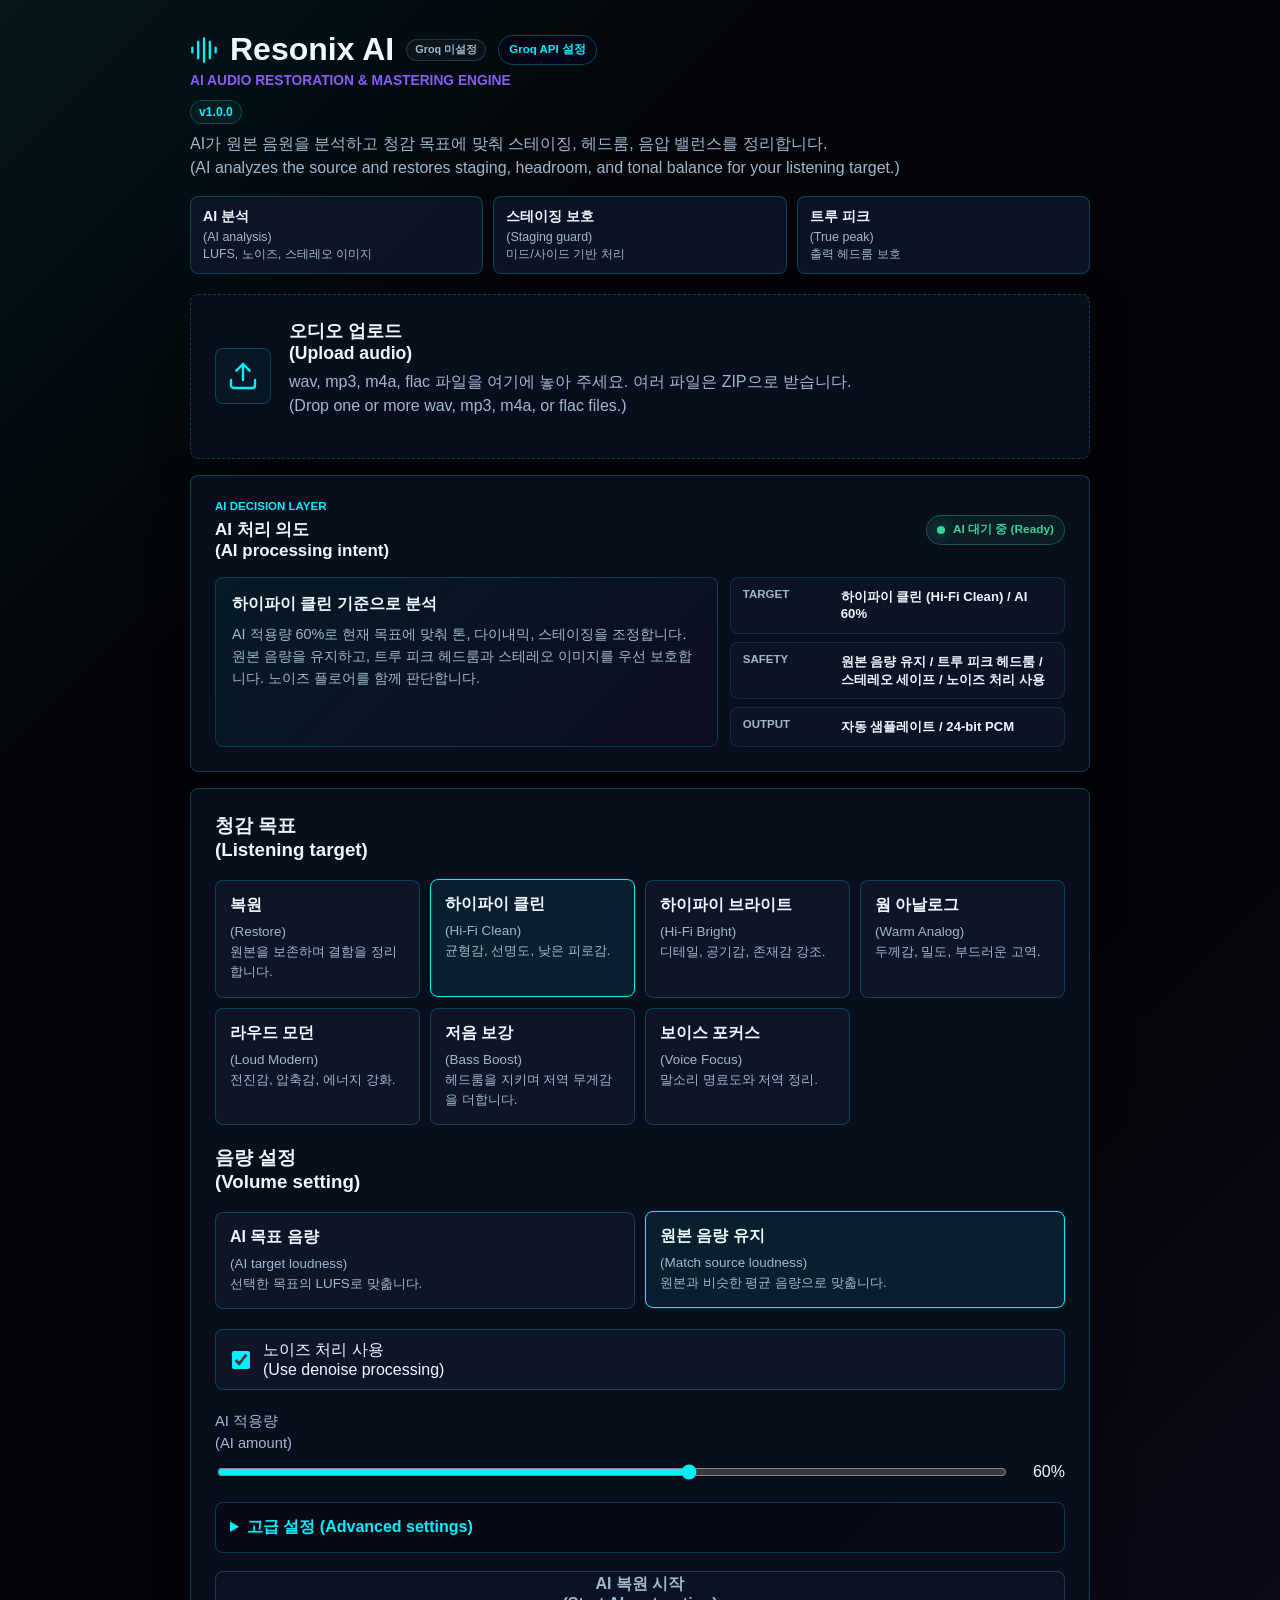
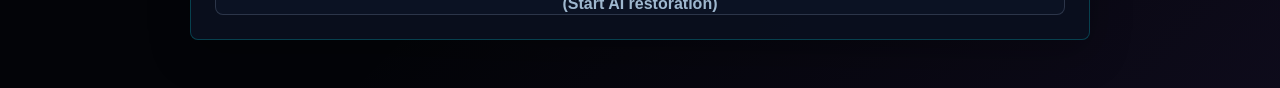
==== commit ce09d4f2: "코드 개선" ====
--- a/frontend/index.html
+++ b/frontend/index.html
@@ -17,6 +17,8 @@
             --accent-2: #8b5cf6;
             --accent-3: #38bdf8;
             --danger: #f472b6;
+            --warning: #fbbf24;
+            --success: #34d399;
         }
 
         * { box-sizing: border-box; }
@@ -44,6 +46,7 @@
             display: flex;
             align-items: center;
             gap: 12px;
+            flex-wrap: wrap;
         }
 
         .logo-wrapper svg {
@@ -98,6 +101,44 @@
             font-weight: 800;
         }
 
+        .api-status-pill {
+            display: inline-flex;
+            align-items: center;
+            min-height: 22px;
+            padding: 3px 8px;
+            border-radius: 999px;
+            border: 1px solid rgba(100, 116, 139, 0.36);
+            background: rgba(100, 116, 139, 0.08);
+            color: var(--muted);
+            font-size: 0.68rem;
+            font-weight: 900;
+            white-space: nowrap;
+        }
+
+        .api-status-pill.on {
+            border-color: rgba(0, 240, 255, 0.34);
+            background: rgba(0, 240, 255, 0.08);
+            color: var(--accent);
+        }
+
+        .api-status-pill.warn {
+            border-color: rgba(245, 158, 11, 0.42);
+            background: rgba(245, 158, 11, 0.08);
+            color: var(--warning);
+        }
+
+        .settings-btn {
+            min-height: 30px;
+            padding: 0 10px;
+            border-radius: 999px;
+            border: 1px solid rgba(0, 240, 255, 0.28);
+            background: rgba(2, 6, 23, 0.92);
+            color: var(--accent);
+            font-size: 0.72rem;
+            font-weight: 900;
+            cursor: pointer;
+        }
+
         .system-strip {
             display: grid;
             grid-template-columns: repeat(3, minmax(0, 1fr));
@@ -124,6 +165,120 @@
             color: var(--muted);
             font-size: 0.78rem;
             line-height: 1.35;
+        }
+
+        .ai-intent-panel {
+            display: grid;
+            gap: 16px;
+            overflow: hidden;
+        }
+
+        .ai-intent-header,
+        .ai-intent-grid,
+        .ai-signal {
+            display: grid;
+            gap: 12px;
+        }
+
+        .ai-intent-header {
+            grid-template-columns: 1fr auto;
+            align-items: center;
+        }
+
+        .ai-eyebrow {
+            display: block;
+            margin-bottom: 6px;
+            color: var(--accent);
+            font-size: 0.72rem;
+            font-weight: 900;
+            letter-spacing: 0;
+            text-transform: uppercase;
+        }
+
+        .ai-intent-header h2 {
+            margin: 0;
+            font-size: 1.06rem;
+        }
+
+        .ai-core-status {
+            display: inline-flex;
+            align-items: center;
+            gap: 8px;
+            min-height: 30px;
+            padding: 4px 10px;
+            border: 1px solid rgba(52, 211, 153, 0.3);
+            border-radius: 999px;
+            color: var(--success);
+            background: rgba(52, 211, 153, 0.08);
+            font-size: 0.74rem;
+            font-weight: 900;
+            white-space: nowrap;
+        }
+
+        .ai-pulse {
+            width: 8px;
+            height: 8px;
+            border-radius: 999px;
+            background: var(--success);
+            box-shadow: 0 0 14px rgba(52, 211, 153, 0.65);
+            animation: aiPulse 1.6s ease-in-out infinite;
+        }
+
+        .ai-intent-grid {
+            grid-template-columns: minmax(0, 1.2fr) minmax(240px, 0.8fr);
+            align-items: stretch;
+        }
+
+        .ai-intent-main {
+            min-height: 136px;
+            padding: 16px;
+            border: 1px solid rgba(0, 240, 255, 0.18);
+            border-radius: 8px;
+            background:
+                linear-gradient(135deg, rgba(0, 240, 255, 0.08), rgba(139, 92, 246, 0.06)),
+                rgba(3, 4, 8, 0.42);
+        }
+
+        .ai-intent-main strong {
+            display: block;
+            margin-bottom: 8px;
+            font-size: 1rem;
+        }
+
+        .ai-intent-main p {
+            margin: 0;
+            color: var(--muted);
+            line-height: 1.55;
+            font-size: 0.9rem;
+        }
+
+        .ai-signal-stack {
+            display: grid;
+            gap: 8px;
+        }
+
+        .ai-signal {
+            grid-template-columns: 86px minmax(0, 1fr);
+            align-items: start;
+            min-height: 40px;
+            padding: 10px 12px;
+            border: 1px solid rgba(0, 240, 255, 0.12);
+            border-radius: 8px;
+            background: rgba(15, 23, 42, 0.72);
+        }
+
+        .ai-signal span {
+            color: var(--muted);
+            font-size: 0.72rem;
+            font-weight: 800;
+            text-transform: uppercase;
+        }
+
+        .ai-signal strong {
+            color: var(--text);
+            font-size: 0.82rem;
+            line-height: 1.35;
+            overflow-wrap: anywhere;
         }
 
         .glass-panel {
@@ -206,12 +361,41 @@
             margin-bottom: 20px;
         }
 
-        .target-grid { grid-template-columns: repeat(auto-fit, minmax(170px, 1fr)); }
+        .target-heading {
+            display: flex;
+            align-items: center;
+            gap: 10px;
+            flex-wrap: wrap;
+        }
+
+        .target-warning {
+            display: inline-flex;
+            align-items: center;
+            min-height: 24px;
+            padding: 4px 8px;
+            border: 1px solid rgba(251, 191, 36, 0.36);
+            border-radius: 999px;
+            background: rgba(251, 191, 36, 0.08);
+            color: var(--warning);
+            font-size: 0.72rem;
+            font-weight: 900;
+            line-height: 1.25;
+        }
+
+        .target-warning.hidden { display: none; }
+
+        .target-grid {
+            grid-template-columns: repeat(auto-fit, minmax(170px, 1fr));
+            grid-auto-rows: 1fr;
+            align-items: stretch;
+        }
         .volume-grid { grid-template-columns: repeat(2, minmax(0, 1fr)); }
 
         .target-option,
         .volume-option {
             position: relative;
+            display: flex;
+            min-width: 0;
         }
 
         .target-option input,
@@ -223,7 +407,10 @@
 
         .target-card,
         .volume-card {
-            display: block;
+            display: flex;
+            flex-direction: column;
+            width: 100%;
+            height: 100%;
             min-height: 112px;
             padding: 14px;
             border: 1px solid var(--line);
@@ -245,6 +432,7 @@
         .volume-copy {
             display: block;
             font-size: 0.84rem;
+            overflow-wrap: anywhere;
         }
 
         .target-option input:checked + .target-card,
@@ -338,7 +526,11 @@
 
         .primary-btn:disabled {
             cursor: not-allowed;
-            opacity: 0.55;
+            opacity: 1;
+            color: var(--muted);
+            border: 1px solid rgba(159, 184, 207, 0.22);
+            background: rgba(15, 23, 42, 0.56);
+            box-shadow: none;
         }
 
         .spinner {
@@ -354,6 +546,11 @@
 
         @keyframes spin { to { transform: rotate(360deg); } }
 
+        @keyframes aiPulse {
+            0%, 100% { opacity: 0.55; transform: scale(0.88); }
+            50% { opacity: 1; transform: scale(1); }
+        }
+
         .processing-panel {
             margin-top: 14px;
             padding: 16px;
@@ -427,8 +624,9 @@
 
         .report-detail-list li {
             display: grid;
-            grid-template-columns: minmax(0, 1fr) auto;
+            grid-template-columns: minmax(150px, 0.36fr) minmax(0, 1fr);
             gap: 10px;
+            align-items: start;
             padding: 9px 10px;
             border: 1px solid rgba(0, 240, 255, 0.12);
             border-radius: 8px;
@@ -438,11 +636,15 @@
         .report-detail-list strong {
             color: var(--text);
             font-size: 0.82rem;
+            line-height: 1.35;
+            word-break: keep-all;
         }
 
         .report-detail-list span {
             color: var(--muted);
             font-size: 0.78rem;
+            line-height: 1.45;
+            overflow-wrap: anywhere;
         }
 
         .processing-header {
@@ -516,6 +718,56 @@
             margin-bottom: 18px;
         }
 
+        .result-section:not(.hidden),
+        .result-dashboard {
+            display: grid;
+            grid-template-columns: minmax(0, 1.18fr) minmax(260px, 0.82fr);
+            grid-auto-flow: dense;
+            gap: 12px;
+            align-items: stretch;
+        }
+
+        .result-section .result-header {
+            grid-column: 1 / -1;
+        }
+
+        .result-card {
+            min-width: 0;
+            margin: 0;
+        }
+
+        .single-preview-panel.result-card {
+            grid-column: 1 / -1;
+            order: 1;
+            padding: 16px;
+            border: 1px solid rgba(0, 240, 255, 0.18);
+            border-radius: 8px;
+            background:
+                linear-gradient(135deg, rgba(0, 240, 255, 0.06), rgba(139, 92, 246, 0.05)),
+                rgba(3, 4, 8, 0.38);
+        }
+
+        .ai-analysis-box.result-card {
+            grid-column: span 1;
+            order: 2;
+        }
+
+        .batch-result-box.result-card {
+            grid-column: 1 / -1;
+            order: 4;
+        }
+
+        .result-download-card {
+            order: 3;
+            min-height: 100%;
+            align-self: stretch;
+            padding: 16px;
+            text-align: center;
+            background:
+                linear-gradient(135deg, rgba(0, 240, 255, 0.12), rgba(139, 92, 246, 0.09)),
+                rgba(15, 23, 42, 0.9);
+        }
+
         .status-indicator {
             width: 10px;
             height: 10px;
@@ -531,10 +783,52 @@
             background: rgba(0, 240, 255, 0.04);
         }
 
+        .ai-analysis-box h4,
+        .decision-panel h5 {
+            margin-bottom: 10px;
+        }
+
         .ai-feedback-text {
             margin-bottom: 14px;
             color: var(--muted);
             line-height: 1.5;
+            white-space: pre-line;
+        }
+
+        .decision-panel {
+            margin: 14px 0;
+            padding: 12px;
+            border: 1px solid rgba(52, 211, 153, 0.2);
+            border-radius: 8px;
+            background: rgba(52, 211, 153, 0.05);
+        }
+
+        .decision-list {
+            display: grid;
+            gap: 8px;
+            margin: 0;
+            padding: 0;
+            list-style: none;
+        }
+
+        .decision-list li {
+            display: grid;
+            grid-template-columns: 22px minmax(0, 1fr);
+            gap: 8px;
+            align-items: start;
+            color: var(--muted);
+            font-size: 0.82rem;
+            line-height: 1.45;
+        }
+
+        .decision-list li::before {
+            content: "";
+            width: 8px;
+            height: 8px;
+            margin-top: 6px;
+            border-radius: 999px;
+            background: var(--success);
+            box-shadow: 0 0 12px rgba(52, 211, 153, 0.42);
         }
 
         .metrics-grid {
@@ -677,6 +971,10 @@
             background: rgba(0, 240, 255, 0.04);
         }
 
+        .result-section .result-card {
+            margin-bottom: 0;
+        }
+
         .batch-result-box h4 { margin-bottom: 8px; }
 
         .batch-zip-link { margin: 12px 0; }
@@ -732,30 +1030,134 @@
             background: rgba(15, 23, 42, 0.9);
         }
 
-        .settings-btn,
-        .settings-modal { display: none; }
+        .settings-modal {
+            position: fixed;
+            inset: 0;
+            z-index: 40;
+            display: none;
+            align-items: center;
+            justify-content: center;
+            padding: 20px;
+            background: rgba(2, 6, 23, 0.74);
+            backdrop-filter: blur(10px);
+        }
+
+        .settings-modal.active { display: flex; }
+
+        .settings-dialog {
+            width: min(520px, 100%);
+            display: grid;
+            gap: 12px;
+            padding: 20px;
+            border: 1px solid rgba(0, 240, 255, 0.24);
+            border-radius: 8px;
+            background: rgba(10, 15, 30, 0.98);
+            box-shadow: 0 18px 48px rgba(0, 0, 0, 0.42);
+        }
+
+        .settings-dialog h3 {
+            margin: 0;
+            font-size: 1rem;
+        }
+
+        .settings-dialog p {
+            margin: 0;
+            color: var(--muted);
+            line-height: 1.55;
+            font-size: 0.86rem;
+        }
+
+        .settings-modal input {
+            width: 100%;
+            min-height: 42px;
+            border-radius: 8px;
+            border: 1px solid rgba(0, 240, 255, 0.24);
+            background: rgba(15, 23, 42, 0.96);
+            color: var(--text);
+            padding: 0 12px;
+        }
+
+        .settings-actions {
+            display: flex;
+            justify-content: flex-end;
+            gap: 8px;
+            flex-wrap: wrap;
+        }
+
+        .settings-modal button {
+            min-height: 42px;
+            border-radius: 8px;
+            border: 1px solid rgba(148, 163, 184, 0.3);
+            background: rgba(15, 23, 42, 0.96);
+            color: var(--text);
+            padding: 0 14px;
+            font-weight: 800;
+            cursor: pointer;
+        }
 
         @media (max-width: 720px) {
             body { padding: 18px 12px; }
             .upload-content,
             .system-strip,
+            .ai-intent-header,
+            .ai-intent-grid,
+            .result-dashboard,
             .checkbox-group,
-            .target-grid,
             .volume-grid,
             .metrics-grid,
             .stage-list {
                 grid-template-columns: 1fr;
             }
+            .target-grid {
+                display: flex;
+                gap: 10px;
+                margin: 0 -18px 20px;
+                padding: 0 18px 6px;
+                overflow-x: auto;
+                scroll-snap-type: x proximity;
+                grid-auto-rows: auto;
+            }
+            .target-option {
+                flex: 0 0 min(280px, 82vw);
+                scroll-snap-align: start;
+            }
+            .target-card { min-height: 120px; }
             .option-grid,
             .manual-grid {
                 grid-template-columns: 1fr;
             }
+            .settings-btn {
+                min-height: 28px;
+                padding: 0 8px;
+                font-size: 0.68rem;
+            }
+            .ai-core-status { justify-self: start; }
+            .ai-signal { grid-template-columns: 1fr; gap: 4px; }
+            .single-preview-panel.result-card,
+            .ai-analysis-box.result-card,
+            .batch-result-box.result-card {
+                grid-column: auto;
+            }
             h1 { font-size: 1.7rem; }
             .glass-panel { padding: 18px; }
             .ab-label { width: 72px; }
+            .report-detail-list li {
+                grid-template-columns: 1fr;
+                gap: 4px;
+            }
             .waveform-row {
                 grid-template-columns: 1fr;
                 gap: 8px;
+            }
+        }
+
+        @media (prefers-reduced-motion: reduce) {
+            *,
+            *::before,
+            *::after {
+                animation-duration: 0.001ms !important;
+                animation-iteration-count: 1 !important;
+                transition-duration: 0.001ms !important;
             }
         }
     </style>
@@ -768,6 +1170,8 @@
                     <path d="M12 2v20M17 5v14M22 10v4M7 5v14M2 10v4"></path>
                 </svg>
                 <h1>Resonix AI</h1>
+                <span class="api-status-pill" id="groq-status-pill">Groq 미설정</span>
+                <button class="settings-btn" id="settings-btn" aria-label="Groq API settings">Groq API 설정</button>
             </div>
             <p class="brand-tag">AI Audio Restoration & Mastering Engine</p>
             <div class="version-pill" id="version-pill">v1.0.0</div>
@@ -805,8 +1209,44 @@
             </div>
         </section>
 
+        <section class="glass-panel ai-intent-panel" aria-label="AI processing intent">
+            <div class="ai-intent-header">
+                <div>
+                    <span class="ai-eyebrow">AI decision layer</span>
+                    <h2>AI &#xCC98;&#xB9AC; &#xC758;&#xB3C4;<br>(AI processing intent)</h2>
+                </div>
+                <div class="ai-core-status">
+                    <span class="ai-pulse" aria-hidden="true"></span>
+                    AI &#xB300;&#xAE30; &#xC911; (Ready)
+                </div>
+            </div>
+            <div class="ai-intent-grid">
+                <div class="ai-intent-main">
+                    <strong id="ai-intent-title">&#xD558;&#xC774;&#xD30C;&#xC774; &#xD074;&#xB9B0; &#xAE30;&#xC900;&#xC73C;&#xB85C; &#xBD84;&#xC11D;</strong>
+                    <p id="ai-intent-copy">&#xD604;&#xC7AC; &#xC124;&#xC815;&#xC740; &#xC6D0;&#xBCF8; &#xC74C;&#xB7C9;&#xC744; &#xC720;&#xC9C0;&#xD558;&#xBA74;&#xC11C; &#xC2A4;&#xD14C;&#xB808;&#xC624; &#xC2A4;&#xD14C;&#xC774;&#xC9D5;&#xACFC; &#xD5E4;&#xB4DC;&#xB8F8;&#xC744; &#xC6B0;&#xC120; &#xBCF4;&#xD638;&#xD569;&#xB2C8;&#xB2E4;.</p>
+                </div>
+                <div class="ai-signal-stack">
+                    <div class="ai-signal">
+                        <span>Target</span>
+                        <strong id="ai-intent-targets">&#xD558;&#xC774;&#xD30C;&#xC774; &#xD074;&#xB9B0; (Hi-Fi Clean)</strong>
+                    </div>
+                    <div class="ai-signal">
+                        <span>Safety</span>
+                        <strong id="ai-intent-safety">&#xD5E4;&#xB4DC;&#xB8F8; &#xBCF4;&#xD638; / &#xC2A4;&#xD14C;&#xB808;&#xC624; &#xC138;&#xC774;&#xD504;</strong>
+                    </div>
+                    <div class="ai-signal">
+                        <span>Output</span>
+                        <strong id="ai-intent-output">&#xC790;&#xB3D9; &#xD3EC;&#xB9F7; / 24-bit PCM</strong>
+                    </div>
+                </div>
+            </div>
+        </section>
+
         <section class="glass-panel settings-section">
-            <h3>&#xCCAD;&#xAC10; &#xBAA9;&#xD45C;<br>(Listening target)</h3>
+            <div class="target-heading">
+                <h3>&#xCCAD;&#xAC10; &#xBAA9;&#xD45C;<br>(Listening target)</h3>
+                <span class="target-warning hidden" id="target-combo-warning">반대 성향 혼합<br>(Opposing targets)</span>
+            </div>
             <div class="target-grid" role="group" aria-label="Listening target">
                 <label class="target-option">
                     <input type="checkbox" name="target-mode" value="restore">
@@ -917,49 +1357,49 @@
 
                     <div class="checkbox-item">
                         <input type="checkbox" id="manual-dsp-enable">
-                        <label for="manual-dsp-enable">AI 추천값 대신 수동 DSP 값 사용<br>(Use manual DSP override)</label>
+                        <label for="manual-dsp-enable">청감 목표 위에 수동 DSP 보정 적용<br>(Fine-tune selected listening target)</label>
                     </div>
 
                     <div class="manual-grid manual-disabled" id="manual-dsp-grid">
                         <div class="manual-field">
-                            <label for="manual-lowcut">저역 컷 Hz<br>(Low cut)</label>
-                            <input type="range" id="manual-lowcut" min="20" max="200" step="1" value="38">
-                            <output for="manual-lowcut">38 Hz</output>
+                            <label for="manual-lowcut">저역 컷 보정 Hz<br>(Low cut offset)</label>
+                            <input type="range" id="manual-lowcut" min="-40" max="80" step="1" value="0">
+                            <output for="manual-lowcut">+0 Hz</output>
                         </div>
                         <div class="manual-field">
-                            <label for="manual-low">저역 dB<br>(Low)</label>
-                            <input type="range" id="manual-low" min="-6" max="6" step="0.1" value="0.4">
-                            <output for="manual-low">+0.4 dB</output>
+                            <label for="manual-low">저역 보정 dB<br>(Low offset)</label>
+                            <input type="range" id="manual-low" min="-3" max="3" step="0.1" value="0">
+                            <output for="manual-low">+0.0 dB</output>
                         </div>
                         <div class="manual-field">
-                            <label for="manual-mid">중역 dB<br>(Mid)</label>
-                            <input type="range" id="manual-mid" min="-6" max="6" step="0.1" value="0">
+                            <label for="manual-mid">중역 보정 dB<br>(Mid offset)</label>
+                            <input type="range" id="manual-mid" min="-3" max="3" step="0.1" value="0">
                             <output for="manual-mid">+0.0 dB</output>
                         </div>
                         <div class="manual-field">
-                            <label for="manual-high">고역 dB<br>(High)</label>
-                            <input type="range" id="manual-high" min="-6" max="6" step="0.1" value="1.0">
-                            <output for="manual-high">+1.0 dB</output>
+                            <label for="manual-high">고역 보정 dB<br>(High offset)</label>
+                            <input type="range" id="manual-high" min="-3" max="3" step="0.1" value="0">
+                            <output for="manual-high">+0.0 dB</output>
                         </div>
                         <div class="manual-field">
-                            <label for="manual-compress">컴프레션 비율<br>(Compression ratio)</label>
-                            <input type="range" id="manual-compress" min="1" max="4" step="0.05" value="1.25">
-                            <output for="manual-compress">1.25:1</output>
+                            <label for="manual-compress">컴프레션 보정<br>(Compression offset)</label>
+                            <input type="range" id="manual-compress" min="-0.5" max="1" step="0.05" value="0">
+                            <output for="manual-compress">+0.00:1</output>
                         </div>
                         <div class="manual-field">
-                            <label for="manual-lufs">목표 LUFS<br>(Target LUFS)</label>
-                            <input type="range" id="manual-lufs" min="-24" max="-10" step="0.5" value="-16">
-                            <output for="manual-lufs">-16.0 LUFS</output>
+                            <label for="manual-lufs">목표 음량 보정 LUFS<br>(Target LUFS offset)</label>
+                            <input type="range" id="manual-lufs" min="-4" max="4" step="0.5" value="0">
+                            <output for="manual-lufs">+0.0 LUFS</output>
                         </div>
                         <div class="manual-field">
-                            <label for="manual-exciter">익사이터<br>(Exciter)</label>
-                            <input type="range" id="manual-exciter" min="0" max="0.35" step="0.01" value="0.08">
-                            <output for="manual-exciter">0.08</output>
+                            <label for="manual-exciter">익사이터 보정<br>(Exciter offset)</label>
+                            <input type="range" id="manual-exciter" min="-0.12" max="0.12" step="0.01" value="0">
+                            <output for="manual-exciter">+0.00</output>
                         </div>
                         <div class="manual-field">
-                            <label for="manual-saturation">새추레이션<br>(Saturation)</label>
-                            <input type="range" id="manual-saturation" min="0" max="0.35" step="0.01" value="0.03">
-                            <output for="manual-saturation">0.03</output>
+                            <label for="manual-saturation">새추레이션 보정<br>(Saturation offset)</label>
+                            <input type="range" id="manual-saturation" min="-0.12" max="0.12" step="0.01" value="0">
+                            <output for="manual-saturation">+0.00</output>
                         </div>
                     </div>
                 </div>
@@ -993,7 +1433,7 @@
                 <h3>&#xCC98;&#xB9AC; &#xC644;&#xB8CC;<br>(Processing complete)</h3>
             </div>
 
-            <div class="ai-analysis-box hidden" id="ai-analysis-box">
+            <div class="ai-analysis-box result-card hidden" id="ai-analysis-box">
                 <h4>&#xBD84;&#xC11D; &#xB9AC;&#xD3EC;&#xD2B8;<br>(Analysis report)</h4>
                 <div class="ai-feedback-text" id="ai-feedback-text">&#xBD84;&#xC11D; &#xC911;... (Analyzing...)</div>
                 <div class="metrics-grid">
@@ -1018,10 +1458,14 @@
                         <div class="metric-value" id="metric-stereo">0.50</div>
                     </div>
                 </div>
+                <div class="decision-panel">
+                    <h5>AI &#xD310;&#xB2E8; &#xADFC;&#xAC70;<br>(AI decision notes)</h5>
+                    <ul class="decision-list" id="ai-decision-list"></ul>
+                </div>
                 <ul class="report-detail-list" id="report-detail-list"></ul>
             </div>
 
-            <div class="batch-result-box hidden" id="batch-result-box">
+            <div class="batch-result-box result-card hidden" id="batch-result-box">
                 <h4>&#xBC30;&#xCE58; &#xCC98;&#xB9AC; &#xC644;&#xB8CC;<br>(Batch complete)</h4>
                 <div class="ai-feedback-text" id="batch-feedback-text"></div>
                 <a id="batch-zip-link" class="secondary-btn batch-zip-link" download="ResonixAI_Batch.zip">
@@ -1030,7 +1474,7 @@
                 <ul class="batch-summary-list" id="batch-summary-list"></ul>
             </div>
 
-            <div class="single-preview-panel" id="single-preview-panel">
+            <div class="single-preview-panel result-card" id="single-preview-panel">
                 <div class="now-playing-badge" id="now-playing-badge">
                     <span id="now-playing-text">&#xC6D0;&#xBCF8; &#xC624;&#xB514;&#xC624; (Original audio)</span>
                 </div>
@@ -1075,7 +1519,7 @@
                 </div>
             </div>
 
-            <a id="download-link" class="secondary-btn" download="enhanced_audio.wav">
+            <a id="download-link" class="secondary-btn result-download-card" download="enhanced_audio.wav">
                 <svg width="18" height="18" viewBox="0 0 24 24" fill="none" stroke="currentColor" stroke-width="2" stroke-linecap="round" stroke-linejoin="round" aria-hidden="true">
                     <path d="M21 15v4a2 2 0 0 1-2 2H5a2 2 0 0 1-2-2v-4"></path>
                     <polyline points="7 10 12 15 17 10"></polyline>
@@ -1087,12 +1531,30 @@
     </main>
 
     <div class="settings-modal" id="settings-modal">
-        <input type="password" id="groq-api-key">
-        <button id="modal-cancel">Cancel</button>
-        <button id="modal-save">Save</button>
+        <div class="settings-dialog" role="dialog" aria-modal="true" aria-labelledby="groq-settings-title">
+            <h3 id="groq-settings-title">Groq API 설정<br>(Groq API settings)</h3>
+            <p>
+                Groq API 키를 저장하면 Resonix AI의 외부 AI 연동 기능을 사용할 준비가 됩니다.<br>
+                (Save your Groq API key to prepare external AI features in Resonix AI.)
+            </p>
+            <p>
+                키는 이 브라우저의 localStorage에만 저장됩니다.<br>
+                (The key is stored only in this browser's localStorage.)
+            </p>
+            <input type="password" id="groq-api-key" placeholder="Groq API key (gsk_...)">
+            <div class="settings-actions">
+                <button id="modal-cancel">취소<br>(Cancel)</button>
+                <button id="modal-save">저장<br>(Save)</button>
+            </div>
+        </div>
     </div>
-    <button class="settings-btn" id="settings-btn" aria-label="Settings"></button>
-
-    <script src="/static/app.js"></script>
+    <script src="/static/app.js?v=upload-fix-20260611c"></script>
+    <script>
+        if (!window.__RESONIX_APP_LOADED__) {
+            const script = document.createElement("script");
+            script.src = "app.js?v=upload-fix-20260611c";
+            document.body.appendChild(script);
+        }
+    </script>
 </body>
 </html>
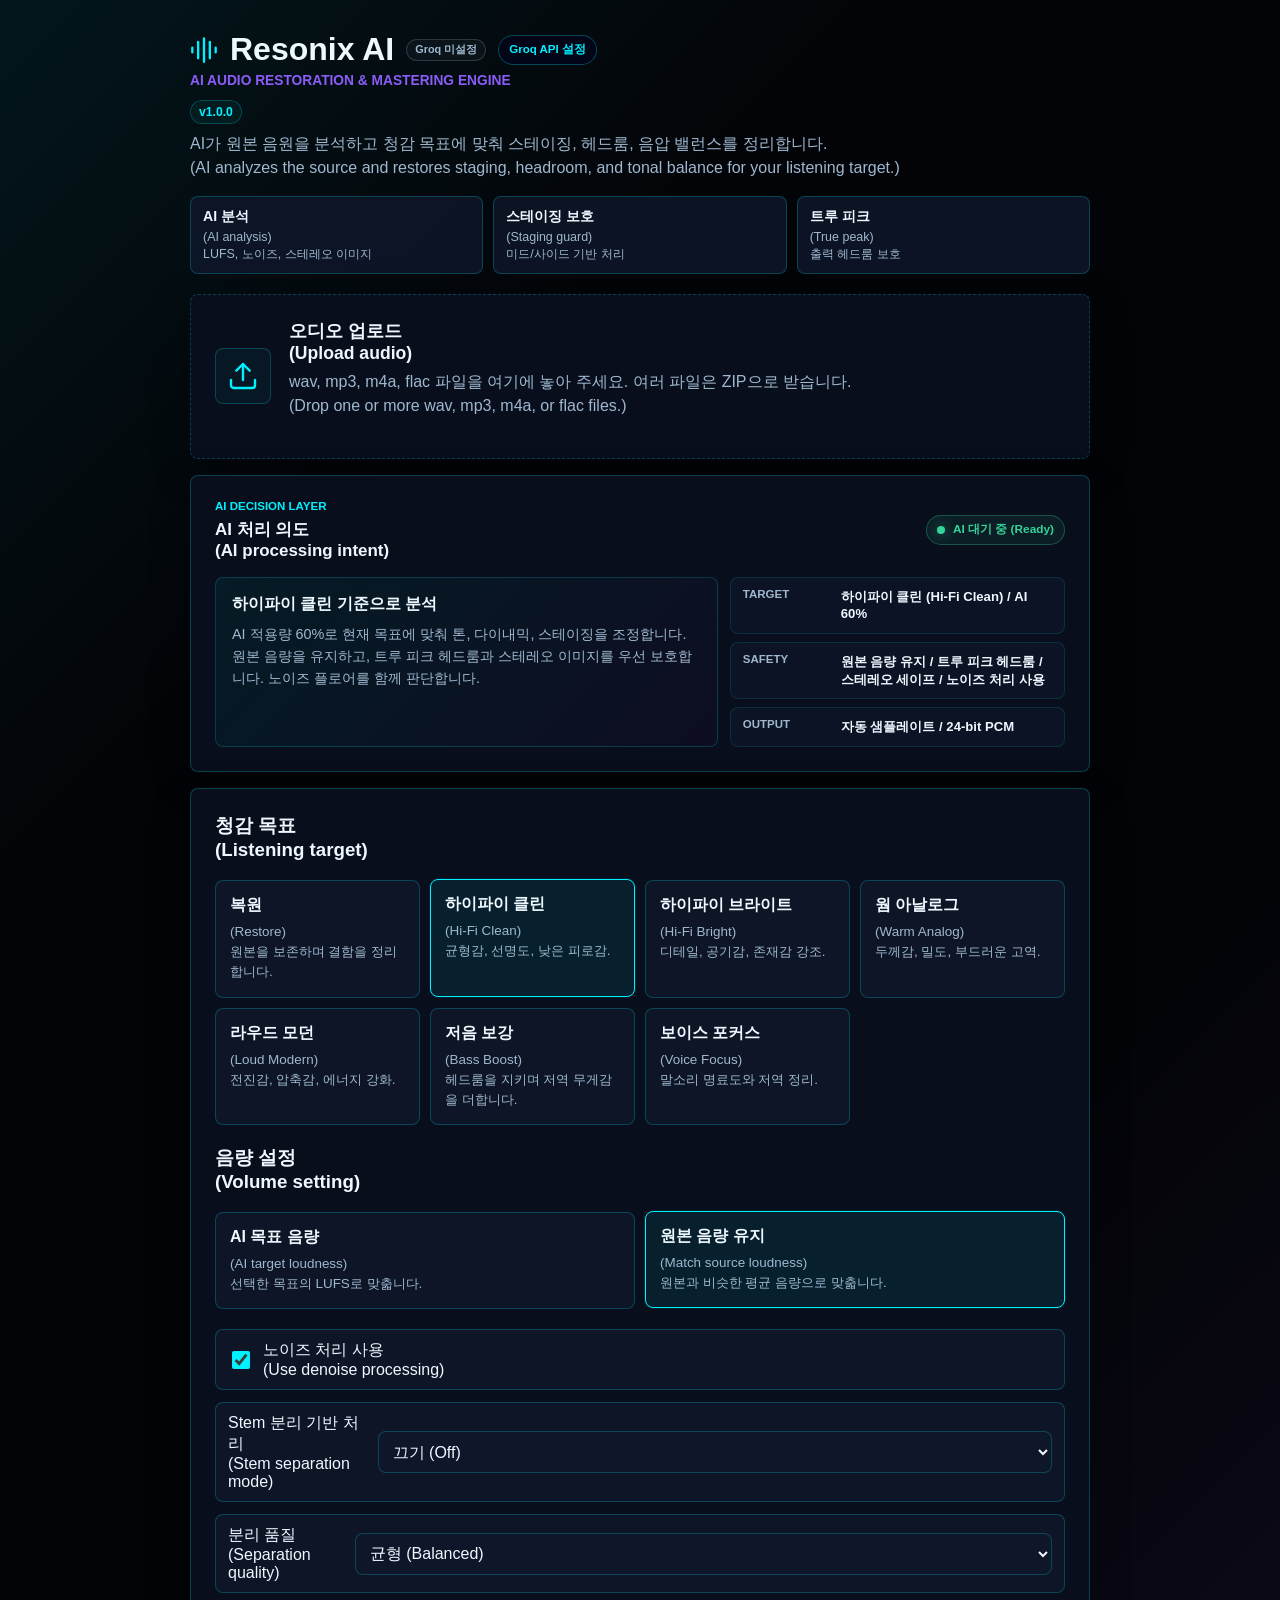
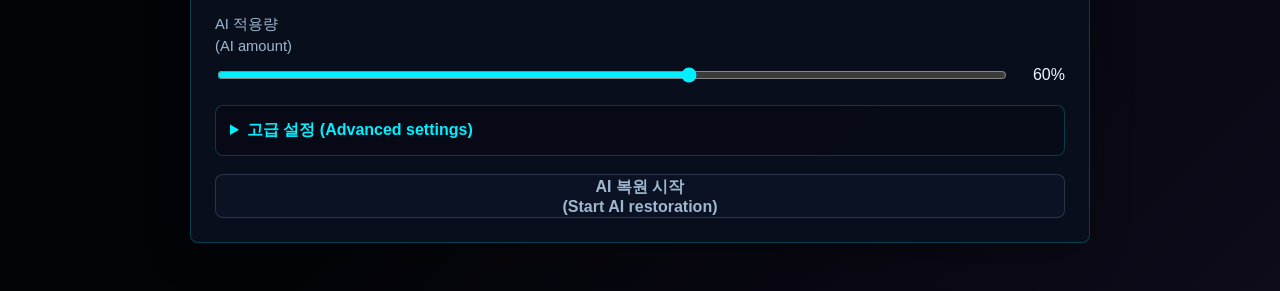
==== commit fe9b3f7a: "include stem, lite version" ====
--- a/frontend/index.html
+++ b/frontend/index.html
@@ -660,6 +660,19 @@
             font-size: 0.9rem;
         }
 
+        .processing-panel.is-waiting .processing-stage-copy::before {
+            content: "";
+            display: inline-block;
+            width: 0.85em;
+            height: 0.85em;
+            margin-right: 8px;
+            border: 2px solid rgba(255, 255, 255, 0.26);
+            border-top-color: var(--accent);
+            border-radius: 50%;
+            animation: spin 900ms linear infinite;
+            vertical-align: -0.1em;
+        }
+
         .processing-percent {
             font-size: 1.35rem;
             font-weight: 800;
@@ -678,9 +691,24 @@
         .progress-bar {
             width: 0%;
             height: 100%;
+            position: relative;
+            overflow: hidden;
             border-radius: inherit;
             background: linear-gradient(90deg, var(--accent), var(--accent-2));
             transition: width 260ms ease;
+        }
+
+        .processing-panel.is-waiting .progress-bar::after {
+            content: "";
+            position: absolute;
+            inset: 0;
+            background: linear-gradient(90deg, transparent, rgba(255, 255, 255, 0.42), transparent);
+            transform: translateX(-100%);
+            animation: progressShimmer 1.2s ease-in-out infinite;
+        }
+
+        @keyframes progressShimmer {
+            to { transform: translateX(100%); }
         }
 
         .stage-list {
@@ -757,15 +785,122 @@
             order: 4;
         }
 
-        .result-download-card {
+        .export-panel.result-card {
+            grid-column: span 1;
             order: 3;
+            display: flex;
+            flex-direction: column;
+            gap: 12px;
             min-height: 100%;
             align-self: stretch;
             padding: 16px;
+            border: 1px solid rgba(0, 240, 255, 0.18);
+            border-radius: 8px;
+            background:
+                linear-gradient(135deg, rgba(0, 240, 255, 0.05), rgba(139, 92, 246, 0.04)),
+                rgba(3, 4, 8, 0.38);
+        }
+
+        .export-panel h4,
+        .export-panel h5 {
+            margin: 0;
+        }
+
+        .export-panel h4 {
+            font-size: 0.98rem;
+        }
+
+        .export-panel h5 {
+            color: var(--muted);
+            font-size: 0.78rem;
+            font-weight: 800;
+        }
+
+        .batch-zip-link {
+            margin: 0;
+        }
+
+        .export-divider {
+            height: 1px;
+            background: linear-gradient(90deg, transparent, rgba(0, 240, 255, 0.26), transparent);
+        }
+
+        .result-download-card {
+            margin-top: auto;
+            min-height: 72px;
+            align-self: stretch;
+            padding: 16px;
             text-align: center;
+            border: 1px solid rgba(0, 240, 255, 0.42);
+            border-radius: 8px;
             background:
-                linear-gradient(135deg, rgba(0, 240, 255, 0.12), rgba(139, 92, 246, 0.09)),
-                rgba(15, 23, 42, 0.9);
+                linear-gradient(135deg, rgba(0, 240, 255, 0.16), rgba(139, 92, 246, 0.12)),
+                rgba(15, 23, 42, 0.92);
+            box-shadow: inset 0 0 0 1px rgba(255, 255, 255, 0.04);
+        }
+
+        .stem-download-panel {
+            display: grid;
+            gap: 10px;
+            padding: 0;
+        }
+
+        .stem-download-panel.hidden {
+            display: none !important;
+        }
+
+        .stem-download-list {
+            display: grid;
+            gap: 8px;
+        }
+
+        .stem-download-link {
+            display: flex;
+            align-items: center;
+            justify-content: center;
+            gap: 8px;
+            min-height: 44px;
+            padding: 10px 12px;
+            border: 1px solid rgba(0, 240, 255, 0.28);
+            border-radius: 8px;
+            background: rgba(0, 240, 255, 0.06);
+            color: var(--text);
+            text-align: center;
+            text-decoration: none;
+            font-weight: 800;
+        }
+
+        .stem-download-link[data-type="raw"] {
+            border-color: rgba(148, 163, 184, 0.3);
+            background: rgba(148, 163, 184, 0.06);
+        }
+
+        .stem-download-kind {
+            display: inline-flex;
+            align-items: center;
+            justify-content: center;
+            min-width: 64px;
+            padding: 3px 8px;
+            border-radius: 999px;
+            border: 1px solid rgba(0, 240, 255, 0.24);
+            color: var(--accent);
+            font-size: 0.68rem;
+            line-height: 1;
+            text-transform: uppercase;
+        }
+
+        .stem-download-link[data-type="raw"] .stem-download-kind {
+            border-color: rgba(148, 163, 184, 0.32);
+            color: var(--muted);
+        }
+
+        .stem-download-label {
+            min-width: 0;
+        }
+
+        .stem-download-link:hover {
+            border-color: var(--accent);
+            background: rgba(0, 240, 255, 0.11);
         }
 
         .status-indicator {
@@ -977,7 +1112,7 @@
 
         .batch-result-box h4 { margin-bottom: 8px; }
 
-        .batch-zip-link { margin: 12px 0; }
+        .batch-zip-link { margin: 0; }
 
         .batch-summary-list {
             display: grid;
@@ -1135,7 +1270,8 @@
             .ai-signal { grid-template-columns: 1fr; gap: 4px; }
             .single-preview-panel.result-card,
             .ai-analysis-box.result-card,
-            .batch-result-box.result-card {
+            .batch-result-box.result-card,
+            .export-panel.result-card {
                 grid-column: auto;
             }
             h1 { font-size: 1.7rem; }
@@ -1322,6 +1458,22 @@
                     <input type="checkbox" id="opt-denoise" checked>
                     <label for="opt-denoise">&#xB178;&#xC774;&#xC988; &#xCC98;&#xB9AC; &#xC0AC;&#xC6A9;<br>(Use denoise processing)</label>
                 </div>
+                <div class="checkbox-item">
+                    <label for="opt-stem-mode">Stem &#xBD84;&#xB9AC; &#xAE30;&#xBC18; &#xCC98;&#xB9AC;<br>(Stem separation mode)</label>
+                    <select id="opt-stem-mode">
+                        <option value="off" selected>끄기 (Off)</option>
+                        <option value="2stem">2-stem 빠른 모드 (Vocals / instrumental)</option>
+                        <option value="4stem">4-stem 정밀 모드 (Vocals / drums / bass / other)</option>
+                    </select>
+                </div>
+                <div class="checkbox-item">
+                    <label for="opt-stem-quality">&#xBD84;&#xB9AC; &#xD488;&#xC9C8;<br>(Separation quality)</label>
+                    <select id="opt-stem-quality">
+                        <option value="fast">&#xBE60;&#xB984; (Fast)</option>
+                        <option value="balanced" selected>&#xADE0;&#xD615; (Balanced)</option>
+                        <option value="precision">&#xC815;&#xBC00; (Precision)</option>
+                    </select>
+                </div>
             </div>
 
             <div class="setting-row">
@@ -1468,9 +1620,6 @@
             <div class="batch-result-box result-card hidden" id="batch-result-box">
                 <h4>&#xBC30;&#xCE58; &#xCC98;&#xB9AC; &#xC644;&#xB8CC;<br>(Batch complete)</h4>
                 <div class="ai-feedback-text" id="batch-feedback-text"></div>
-                <a id="batch-zip-link" class="secondary-btn batch-zip-link" download="ResonixAI_Batch.zip">
-                    ZIP 전체 다운로드<br>(Download all as ZIP)
-                </a>
                 <ul class="batch-summary-list" id="batch-summary-list"></ul>
             </div>
 
@@ -1518,15 +1667,25 @@
                     <audio id="master-player" controls></audio>
                 </div>
             </div>
-
-            <a id="download-link" class="secondary-btn result-download-card" download="enhanced_audio.wav">
-                <svg width="18" height="18" viewBox="0 0 24 24" fill="none" stroke="currentColor" stroke-width="2" stroke-linecap="round" stroke-linejoin="round" aria-hidden="true">
-                    <path d="M21 15v4a2 2 0 0 1-2 2H5a2 2 0 0 1-2-2v-4"></path>
-                    <polyline points="7 10 12 15 17 10"></polyline>
-                    <line x1="12" y1="15" x2="12" y2="3"></line>
-                </svg>
-                &#xD5A5;&#xC0C1;&#xB41C; &#xD30C;&#xC77C; &#xB2E4;&#xC6B4;&#xB85C;&#xB4DC;<br>(Download enhanced file)
-            </a>
+            <div class="export-panel result-card" id="export-panel">
+                <h4>&#xB2E4;&#xC6B4;&#xB85C;&#xB4DC;<br>(Downloads)</h4>
+                <a id="batch-zip-link" class="secondary-btn batch-zip-link hidden" download="ResonixAI_Batch.zip">
+                    ZIP &#xC804;&#xCCB4; &#xB2E4;&#xC6B4;&#xB85C;&#xB4DC;<br>(Download all as ZIP)
+                </a>
+                <div class="stem-download-panel hidden" id="stem-download-panel">
+                    <h5>&#xBD84;&#xB9AC; Stem<br>(Separated stems)</h5>
+                    <div class="stem-download-list" id="stem-download-list"></div>
+                </div>
+                <div class="export-divider" aria-hidden="true"></div>
+                <a id="download-link" class="secondary-btn result-download-card" download="enhanced_audio.wav">
+                    <svg width="18" height="18" viewBox="0 0 24 24" fill="none" stroke="currentColor" stroke-width="2" stroke-linecap="round" stroke-linejoin="round" aria-hidden="true">
+                        <path d="M21 15v4a2 2 0 0 1-2 2H5a2 2 0 0 1-2-2v-4"></path>
+                        <polyline points="7 10 12 15 17 10"></polyline>
+                        <line x1="12" y1="15" x2="12" y2="3"></line>
+                    </svg>
+                    &#xD5A5;&#xC0C1;&#xB41C; &#xD30C;&#xC77C; &#xB2E4;&#xC6B4;&#xB85C;&#xB4DC;<br>(Download enhanced file)
+                </a>
+            </div>
         </section>
     </main>
 
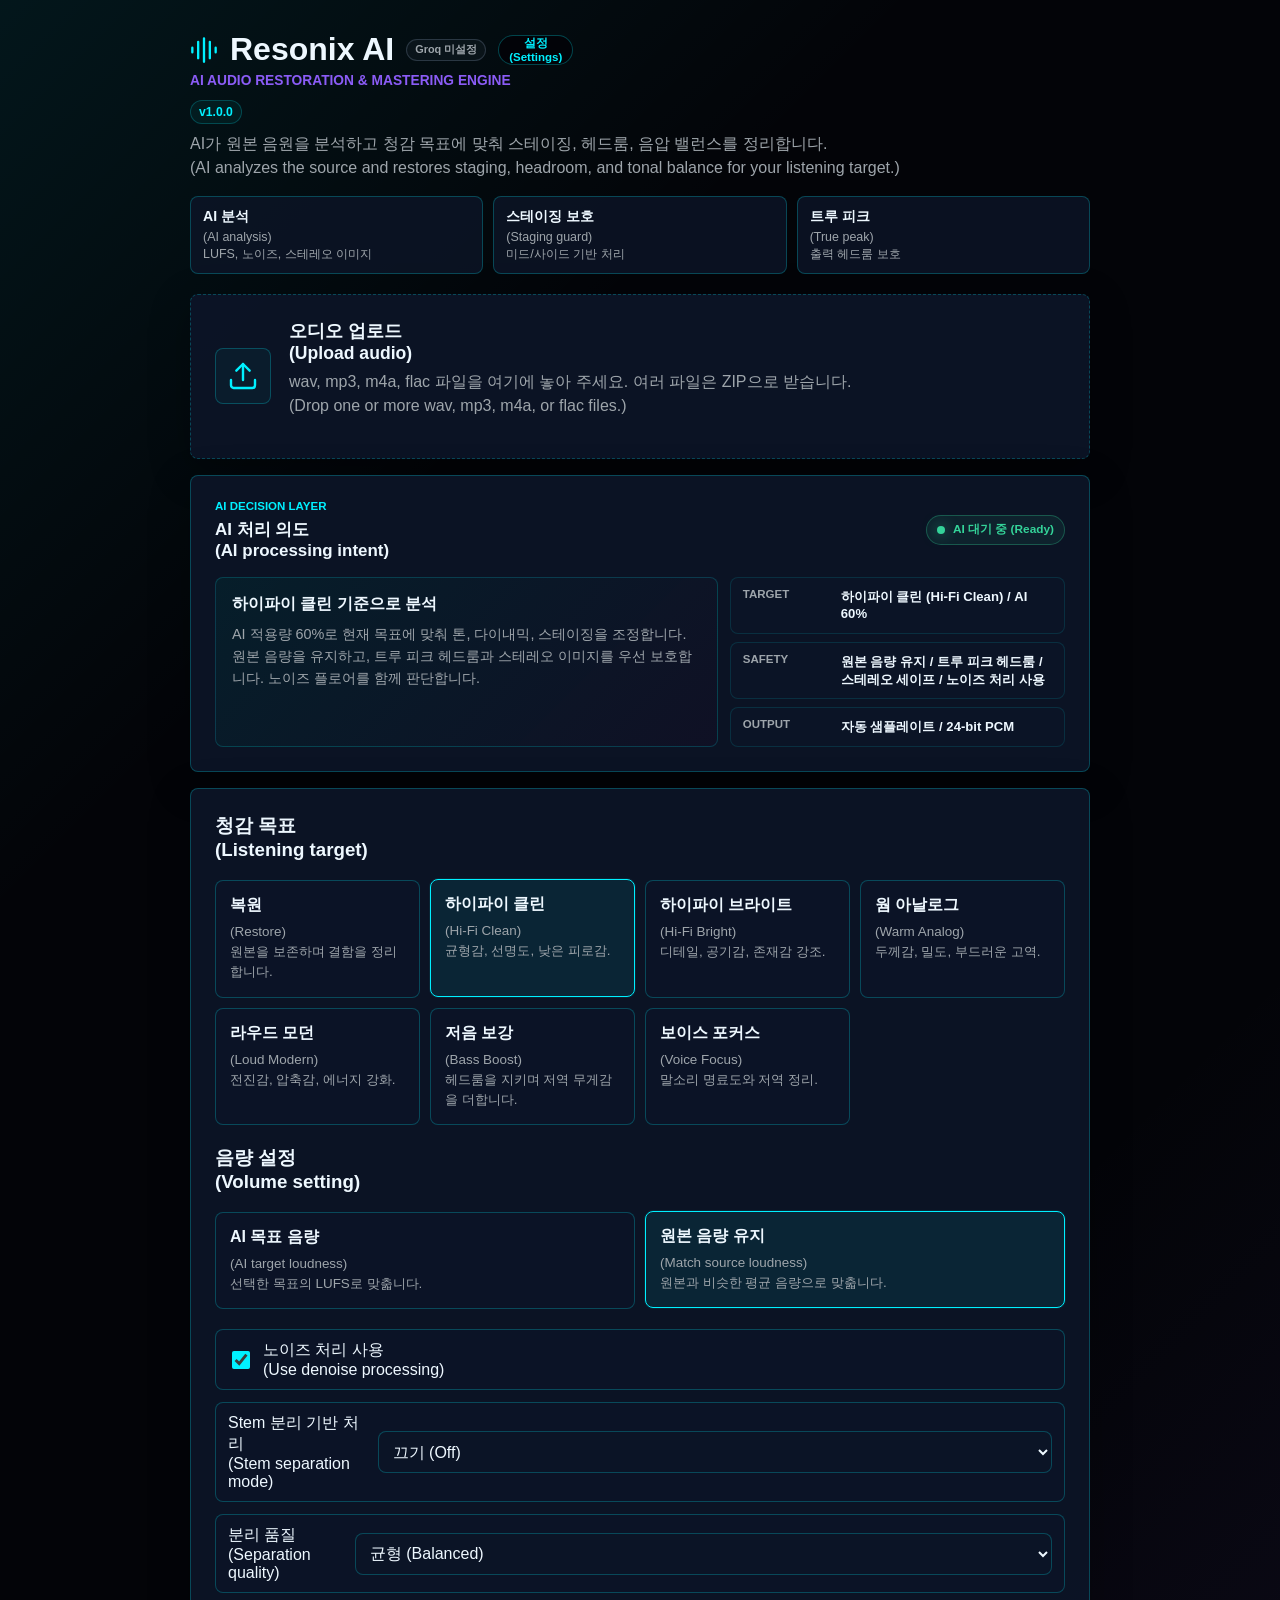
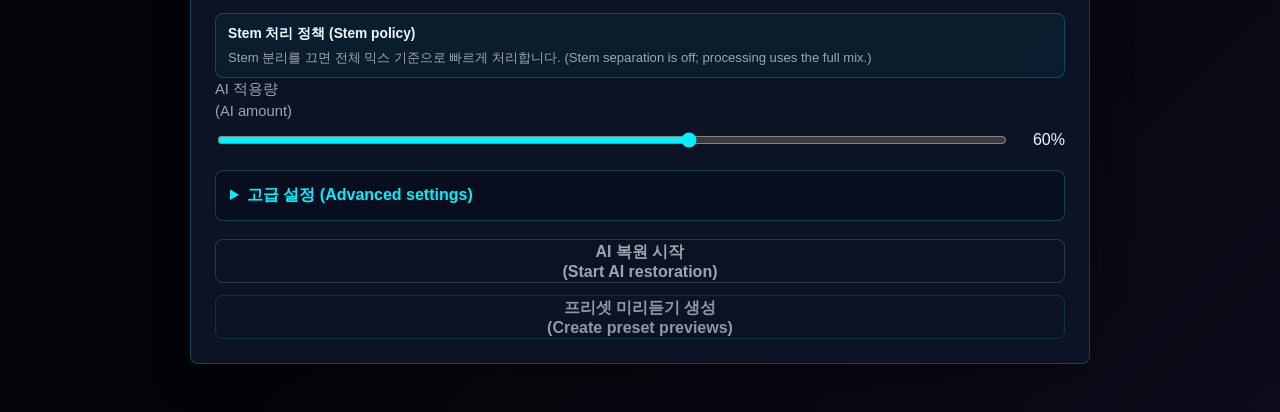
==== commit 1a2086c3: "optimization" ====
--- a/frontend/index.html
+++ b/frontend/index.html
@@ -1,4 +1,4 @@
-<!DOCTYPE html>
+﻿<!DOCTYPE html>
 <html lang="ko">
 <head>
     <meta charset="UTF-8">
@@ -10,12 +10,17 @@
             --bg: #030408;
             --panel: #0a0f1e;
             --panel-soft: #0f172a;
-            --line: rgba(0, 240, 255, 0.22);
+            --line: rgba(var(--accent-rgb), 0.22);
             --text: #eef8ff;
             --muted: #9fb8cf;
             --accent: #00f0ff;
             --accent-2: #8b5cf6;
             --accent-3: #38bdf8;
+            --accent-rgb: 0, 240, 255;
+            --accent-2-rgb: 139, 92, 246;
+            --accent-3-rgb: 56, 189, 248;
+            --bg-rgb: 3, 4, 8;
+            --panel-rgb: 10, 15, 30;
             --danger: #f472b6;
             --warning: #fbbf24;
             --success: #34d399;
@@ -27,8 +32,8 @@
             margin: 0;
             min-height: 100vh;
             background:
-                linear-gradient(135deg, rgba(0, 240, 255, 0.08), transparent 28%),
-                linear-gradient(315deg, rgba(139, 92, 246, 0.08), transparent 32%),
+                linear-gradient(135deg, rgba(var(--accent-rgb), 0.08), transparent 28%),
+                linear-gradient(315deg, rgba(var(--accent-2-rgb), 0.08), transparent 32%),
                 var(--bg);
             color: var(--text);
             font-family: "Segoe UI", sans-serif;
@@ -93,10 +98,10 @@
             min-height: 24px;
             margin-top: 8px;
             padding: 3px 8px;
-            border: 1px solid rgba(0, 240, 255, 0.22);
+            border: 1px solid rgba(var(--accent-rgb), 0.22);
             border-radius: 999px;
             color: var(--accent);
-            background: rgba(0, 240, 255, 0.05);
+            background: rgba(var(--accent-rgb), 0.05);
             font-size: 0.76rem;
             font-weight: 800;
         }
@@ -116,8 +121,8 @@
         }
 
         .api-status-pill.on {
-            border-color: rgba(0, 240, 255, 0.34);
-            background: rgba(0, 240, 255, 0.08);
+            border-color: rgba(var(--accent-rgb), 0.34);
+            background: rgba(var(--accent-rgb), 0.08);
             color: var(--accent);
         }
 
@@ -131,8 +136,8 @@
             min-height: 30px;
             padding: 0 10px;
             border-radius: 999px;
-            border: 1px solid rgba(0, 240, 255, 0.28);
-            background: rgba(2, 6, 23, 0.92);
+            border: 1px solid rgba(var(--accent-rgb), 0.28);
+            background: rgba(var(--bg-rgb), 0.92);
             color: var(--accent);
             font-size: 0.72rem;
             font-weight: 900;
@@ -151,7 +156,7 @@
             padding: 10px 12px;
             border: 1px solid var(--line);
             border-radius: 8px;
-            background: rgba(15, 23, 42, 0.84);
+            background: rgba(var(--panel-rgb), 0.84);
         }
 
         .system-chip strong {
@@ -232,11 +237,11 @@
         .ai-intent-main {
             min-height: 136px;
             padding: 16px;
-            border: 1px solid rgba(0, 240, 255, 0.18);
+            border: 1px solid rgba(var(--accent-rgb), 0.18);
             border-radius: 8px;
             background:
-                linear-gradient(135deg, rgba(0, 240, 255, 0.08), rgba(139, 92, 246, 0.06)),
-                rgba(3, 4, 8, 0.42);
+                linear-gradient(135deg, rgba(var(--accent-rgb), 0.08), rgba(var(--accent-2-rgb), 0.06)),
+                rgba(var(--bg-rgb), 0.42);
         }
 
         .ai-intent-main strong {
@@ -262,9 +267,9 @@
             align-items: start;
             min-height: 40px;
             padding: 10px 12px;
-            border: 1px solid rgba(0, 240, 255, 0.12);
-            border-radius: 8px;
-            background: rgba(15, 23, 42, 0.72);
+            border: 1px solid rgba(var(--accent-rgb), 0.12);
+            border-radius: 8px;
+            background: rgba(var(--panel-rgb), 0.72);
         }
 
         .ai-signal span {
@@ -282,7 +287,7 @@
         }
 
         .glass-panel {
-            background: rgba(10, 15, 30, 0.94);
+            background: rgba(var(--panel-rgb), 0.94);
             border: 1px solid var(--line);
             border-radius: 8px;
             padding: 24px;
@@ -299,8 +304,8 @@
         .uploader-section:hover,
         .uploader-section.dragover {
             border-color: var(--accent);
-            background: rgba(0, 240, 255, 0.06);
-            box-shadow: 0 0 26px rgba(0, 240, 255, 0.12);
+            background: rgba(var(--accent-rgb), 0.06);
+            box-shadow: 0 0 26px rgba(var(--accent-rgb), 0.12);
         }
 
         .upload-content {
@@ -317,7 +322,7 @@
             place-items: center;
             border: 1px solid var(--line);
             border-radius: 8px;
-            background: rgba(0, 240, 255, 0.04);
+            background: rgba(var(--accent-rgb), 0.04);
             color: var(--accent);
         }
 
@@ -343,9 +348,9 @@
             justify-content: space-between;
             gap: 12px;
             padding: 7px 9px;
-            border: 1px solid rgba(0, 240, 255, 0.12);
+            border: 1px solid rgba(var(--accent-rgb), 0.12);
             border-radius: 6px;
-            background: rgba(3, 4, 8, 0.34);
+            background: rgba(var(--bg-rgb), 0.34);
         }
 
         .selected-file-list span:first-child {
@@ -415,7 +420,7 @@
             padding: 14px;
             border: 1px solid var(--line);
             border-radius: 8px;
-            background: rgba(15, 23, 42, 0.9);
+            background: rgba(var(--panel-rgb), 0.9);
             cursor: pointer;
             transition: border-color 160ms ease, background 160ms ease, transform 160ms ease;
         }
@@ -438,8 +443,8 @@
         .target-option input:checked + .target-card,
         .volume-option input:checked + .volume-card {
             border-color: var(--accent);
-            background: rgba(0, 240, 255, 0.08);
-            box-shadow: 0 0 0 1px rgba(0, 240, 255, 0.08);
+            background: rgba(var(--accent-rgb), 0.08);
+            box-shadow: 0 0 0 1px rgba(var(--accent-rgb), 0.08);
             transform: translateY(-1px);
         }
 
@@ -458,7 +463,7 @@
             padding: 10px 12px;
             border: 1px solid var(--line);
             border-radius: 8px;
-            background: rgba(15, 23, 42, 0.9);
+            background: rgba(var(--panel-rgb), 0.9);
         }
 
         .checkbox-item input {
@@ -493,7 +498,7 @@
             padding: 8px 10px;
             border: 1px solid var(--line);
             border-radius: 8px;
-            background: rgba(15, 23, 42, 0.94);
+            background: rgba(var(--panel-rgb), 0.94);
             color: var(--text);
             font: inherit;
         }
@@ -521,7 +526,7 @@
             gap: 10px;
             background: linear-gradient(135deg, var(--accent), var(--accent-2));
             color: #030408;
-            box-shadow: 0 0 24px rgba(0, 240, 255, 0.26);
+            box-shadow: 0 0 24px rgba(var(--accent-rgb), 0.26);
         }
 
         .primary-btn:disabled {
@@ -529,8 +534,75 @@
             opacity: 1;
             color: var(--muted);
             border: 1px solid rgba(159, 184, 207, 0.22);
-            background: rgba(15, 23, 42, 0.56);
+            background: rgba(var(--panel-rgb), 0.56);
             box-shadow: none;
+        }
+
+        .preview-action-panel {
+            display: grid;
+            gap: 10px;
+            margin-top: 12px;
+        }
+
+        .preset-preview-btn {
+            border: 1px solid rgba(var(--accent-rgb), 0.28);
+            background: rgba(var(--panel-rgb), 0.82);
+            color: var(--text);
+        }
+
+        .preset-preview-btn:disabled {
+            cursor: not-allowed;
+            opacity: 0.58;
+        }
+
+        .preset-preview-results {
+            display: grid;
+            gap: 8px;
+        }
+
+        .preset-preview-item {
+            display: grid;
+            grid-template-columns: minmax(0, 1fr) auto;
+            gap: 10px;
+            align-items: center;
+            padding: 10px 12px;
+            border: 1px solid rgba(var(--accent-rgb), 0.14);
+            border-radius: 8px;
+            background: rgba(var(--panel-rgb), 0.62);
+        }
+
+        .preset-preview-item strong,
+        .preset-preview-item span {
+            display: block;
+        }
+
+        .preset-preview-item span {
+            color: var(--muted);
+            font-size: 0.78rem;
+            line-height: 1.35;
+        }
+
+        .preset-preview-actions {
+            display: flex;
+            flex-wrap: wrap;
+            justify-content: flex-end;
+            gap: 8px;
+        }
+
+        .preset-preview-item a,
+        .preset-preview-select {
+            color: var(--accent);
+            font-size: 0.82rem;
+            font-weight: 800;
+            text-decoration: none;
+        }
+
+        .preset-preview-select {
+            border: 1px solid rgba(var(--accent-rgb), 0.26);
+            border-radius: 999px;
+            background: rgba(var(--accent-rgb), 0.08);
+            cursor: pointer;
+            padding: 7px 10px;
         }
 
         .spinner {
@@ -554,16 +626,16 @@
         .processing-panel {
             margin-top: 14px;
             padding: 16px;
-            border: 1px solid #126da3;
-            border-radius: 8px;
-            background: rgba(0, 240, 255, 0.04);
+            border: 1px solid rgba(var(--accent-3-rgb), 0.62);
+            border-radius: 8px;
+            background: rgba(var(--accent-rgb), 0.04);
         }
 
         .advanced-panel {
             margin: 18px 0;
             border: 1px solid var(--line);
             border-radius: 8px;
-            background: rgba(3, 4, 8, 0.22);
+            background: rgba(var(--bg-rgb), 0.22);
             overflow: hidden;
         }
 
@@ -628,9 +700,9 @@
             gap: 10px;
             align-items: start;
             padding: 9px 10px;
-            border: 1px solid rgba(0, 240, 255, 0.12);
-            border-radius: 8px;
-            background: rgba(15, 23, 42, 0.58);
+            border: 1px solid rgba(var(--accent-rgb), 0.12);
+            border-radius: 8px;
+            background: rgba(var(--panel-rgb), 0.58);
         }
 
         .report-detail-list strong {
@@ -684,7 +756,7 @@
             height: 10px;
             overflow: hidden;
             border-radius: 999px;
-            background: #020711;
+            background: rgba(var(--bg-rgb), 0.72);
             border: 1px solid var(--line);
         }
 
@@ -707,6 +779,44 @@
             animation: progressShimmer 1.2s ease-in-out infinite;
         }
 
+        .processing-actions {
+            display: flex;
+            justify-content: flex-end;
+            margin-top: 12px;
+        }
+
+        .cancel-process-btn {
+            border: 1px solid rgba(244, 114, 182, 0.45);
+            border-radius: 8px;
+            background: rgba(244, 114, 182, 0.1);
+            color: #ffd7e8;
+            padding: 8px 12px;
+            cursor: pointer;
+        }
+
+        .cancel-process-btn:hover {
+            border-color: rgba(244, 114, 182, 0.85);
+            background: rgba(244, 114, 182, 0.18);
+        }
+
+        .stem-policy-note {
+            display: grid;
+            gap: 4px;
+            margin-top: 10px;
+            padding: 10px 12px;
+            border: 1px solid rgba(var(--accent-rgb), 0.22);
+            border-radius: 8px;
+            background: rgba(var(--accent-rgb), 0.045);
+            color: var(--muted);
+            font-size: 0.82rem;
+            line-height: 1.45;
+        }
+
+        .stem-policy-note strong {
+            color: var(--text);
+            font-size: 0.86rem;
+        }
+
         @keyframes progressShimmer {
             to { transform: translateX(100%); }
         }
@@ -731,12 +841,12 @@
         .stage-list li.active {
             color: var(--text);
             border-color: var(--accent);
-            background: rgba(0, 240, 255, 0.08);
+            background: rgba(var(--accent-rgb), 0.08);
         }
 
         .stage-list li.done {
             color: var(--accent);
-            border-color: rgba(0, 240, 255, 0.52);
+            border-color: rgba(var(--accent-rgb), 0.52);
         }
 
         .result-header {
@@ -768,11 +878,11 @@
             grid-column: 1 / -1;
             order: 1;
             padding: 16px;
-            border: 1px solid rgba(0, 240, 255, 0.18);
+            border: 1px solid rgba(var(--accent-rgb), 0.18);
             border-radius: 8px;
             background:
-                linear-gradient(135deg, rgba(0, 240, 255, 0.06), rgba(139, 92, 246, 0.05)),
-                rgba(3, 4, 8, 0.38);
+                linear-gradient(135deg, rgba(var(--accent-rgb), 0.06), rgba(var(--accent-2-rgb), 0.05)),
+                rgba(var(--bg-rgb), 0.38);
         }
 
         .ai-analysis-box.result-card {
@@ -794,11 +904,11 @@
             min-height: 100%;
             align-self: stretch;
             padding: 16px;
-            border: 1px solid rgba(0, 240, 255, 0.18);
+            border: 1px solid rgba(var(--accent-rgb), 0.18);
             border-radius: 8px;
             background:
-                linear-gradient(135deg, rgba(0, 240, 255, 0.05), rgba(139, 92, 246, 0.04)),
-                rgba(3, 4, 8, 0.38);
+                linear-gradient(135deg, rgba(var(--accent-rgb), 0.05), rgba(var(--accent-2-rgb), 0.04)),
+                rgba(var(--bg-rgb), 0.38);
         }
 
         .export-panel h4,
@@ -822,7 +932,7 @@
 
         .export-divider {
             height: 1px;
-            background: linear-gradient(90deg, transparent, rgba(0, 240, 255, 0.26), transparent);
+            background: linear-gradient(90deg, transparent, rgba(var(--accent-rgb), 0.26), transparent);
         }
 
         .result-download-card {
@@ -831,11 +941,11 @@
             align-self: stretch;
             padding: 16px;
             text-align: center;
-            border: 1px solid rgba(0, 240, 255, 0.42);
+            border: 1px solid rgba(var(--accent-rgb), 0.42);
             border-radius: 8px;
             background:
-                linear-gradient(135deg, rgba(0, 240, 255, 0.16), rgba(139, 92, 246, 0.12)),
-                rgba(15, 23, 42, 0.92);
+                linear-gradient(135deg, rgba(var(--accent-rgb), 0.16), rgba(var(--accent-2-rgb), 0.12)),
+                rgba(var(--panel-rgb), 0.92);
             box-shadow: inset 0 0 0 1px rgba(255, 255, 255, 0.04);
         }
 
@@ -861,9 +971,9 @@
             gap: 8px;
             min-height: 44px;
             padding: 10px 12px;
-            border: 1px solid rgba(0, 240, 255, 0.28);
-            border-radius: 8px;
-            background: rgba(0, 240, 255, 0.06);
+            border: 1px solid rgba(var(--accent-rgb), 0.28);
+            border-radius: 8px;
+            background: rgba(var(--accent-rgb), 0.06);
             color: var(--text);
             text-align: center;
             text-decoration: none;
@@ -882,7 +992,7 @@
             min-width: 64px;
             padding: 3px 8px;
             border-radius: 999px;
-            border: 1px solid rgba(0, 240, 255, 0.24);
+            border: 1px solid rgba(var(--accent-rgb), 0.24);
             color: var(--accent);
             font-size: 0.68rem;
             line-height: 1;
@@ -900,7 +1010,7 @@
 
         .stem-download-link:hover {
             border-color: var(--accent);
-            background: rgba(0, 240, 255, 0.11);
+            background: rgba(var(--accent-rgb), 0.11);
         }
 
         .status-indicator {
@@ -913,9 +1023,9 @@
         .ai-analysis-box {
             padding: 16px;
             margin-bottom: 18px;
-            border: 1px solid #126da3;
-            border-radius: 8px;
-            background: rgba(0, 240, 255, 0.04);
+            border: 1px solid rgba(var(--accent-3-rgb), 0.62);
+            border-radius: 8px;
+            background: rgba(var(--accent-rgb), 0.04);
         }
 
         .ai-analysis-box h4,
@@ -976,7 +1086,7 @@
             padding: 12px;
             border: 1px solid var(--line);
             border-radius: 8px;
-            background: rgba(15, 23, 42, 0.72);
+            background: rgba(var(--panel-rgb), 0.72);
         }
 
         .metric-label {
@@ -1034,13 +1144,13 @@
             border-radius: 999px;
             background: var(--accent);
             transition: transform 180ms ease;
-            box-shadow: 0 0 16px rgba(0, 240, 255, 0.42);
+            box-shadow: 0 0 16px rgba(var(--accent-rgb), 0.42);
         }
 
         .ab-toggle-btn[data-mode="enhanced"] .ab-knob {
             transform: translateX(36px);
             background: var(--accent-2);
-            box-shadow: 0 0 16px rgba(139, 92, 246, 0.42);
+            box-shadow: 0 0 16px rgba(var(--accent-2-rgb), 0.42);
         }
 
         .waveform-panel {
@@ -1058,17 +1168,17 @@
             padding: 10px;
             border: 1px solid var(--line);
             border-radius: 8px;
-            background: rgba(3, 4, 8, 0.42);
+            background: rgba(var(--bg-rgb), 0.42);
         }
 
         .waveform-row.active {
             border-color: var(--accent);
-            box-shadow: 0 0 18px rgba(0, 240, 255, 0.12);
+            box-shadow: 0 0 18px rgba(var(--accent-rgb), 0.12);
         }
 
         .waveform-row[data-mode="enhanced"].active {
             border-color: var(--accent-2);
-            box-shadow: 0 0 18px rgba(139, 92, 246, 0.16);
+            box-shadow: 0 0 18px rgba(var(--accent-2-rgb), 0.16);
         }
 
         .waveform-label {
@@ -1103,7 +1213,7 @@
             margin-bottom: 16px;
             border: 1px solid var(--line);
             border-radius: 8px;
-            background: rgba(0, 240, 255, 0.04);
+            background: rgba(var(--accent-rgb), 0.04);
         }
 
         .result-section .result-card {
@@ -1130,9 +1240,9 @@
             width: 100%;
             min-height: 0;
             padding: 10px;
-            border: 1px solid rgba(0, 240, 255, 0.14);
-            border-radius: 8px;
-            background: rgba(15, 23, 42, 0.72);
+            border: 1px solid rgba(var(--accent-rgb), 0.14);
+            border-radius: 8px;
+            background: rgba(var(--panel-rgb), 0.72);
             color: var(--text);
             text-align: left;
         }
@@ -1140,7 +1250,7 @@
         .batch-summary-item.active,
         .batch-summary-item:hover {
             border-color: var(--accent);
-            background: rgba(0, 240, 255, 0.08);
+            background: rgba(var(--accent-rgb), 0.08);
         }
 
         .batch-summary-item strong {
@@ -1162,7 +1272,7 @@
             text-decoration: none;
             color: var(--text);
             border: 1px solid var(--line);
-            background: rgba(15, 23, 42, 0.9);
+            background: rgba(var(--panel-rgb), 0.9);
         }
 
         .settings-modal {
@@ -1173,7 +1283,7 @@
             align-items: center;
             justify-content: center;
             padding: 20px;
-            background: rgba(2, 6, 23, 0.74);
+            background: rgba(var(--bg-rgb), 0.74);
             backdrop-filter: blur(10px);
         }
 
@@ -1181,12 +1291,14 @@
 
         .settings-dialog {
             width: min(520px, 100%);
+            max-height: min(86vh, 760px);
+            overflow: auto;
             display: grid;
             gap: 12px;
             padding: 20px;
-            border: 1px solid rgba(0, 240, 255, 0.24);
-            border-radius: 8px;
-            background: rgba(10, 15, 30, 0.98);
+            border: 1px solid rgba(var(--accent-rgb), 0.24);
+            border-radius: 8px;
+            background: rgba(var(--panel-rgb), 0.98);
             box-shadow: 0 18px 48px rgba(0, 0, 0, 0.42);
         }
 
@@ -1195,6 +1307,12 @@
             font-size: 1rem;
         }
 
+        .settings-dialog h4 {
+            margin: 0;
+            font-size: 0.92rem;
+            line-height: 1.35;
+        }
+
         .settings-dialog p {
             margin: 0;
             color: var(--muted);
@@ -1206,10 +1324,66 @@
             width: 100%;
             min-height: 42px;
             border-radius: 8px;
-            border: 1px solid rgba(0, 240, 255, 0.24);
-            background: rgba(15, 23, 42, 0.96);
+            border: 1px solid rgba(var(--accent-rgb), 0.24);
+            background: rgba(var(--panel-rgb), 0.96);
             color: var(--text);
             padding: 0 12px;
+        }
+
+        .settings-section-block {
+            display: grid;
+            gap: 10px;
+            padding-top: 12px;
+            border-top: 1px solid rgba(var(--accent-rgb), 0.14);
+        }
+
+        .settings-section-block:first-of-type {
+            padding-top: 0;
+            border-top: 0;
+        }
+
+        .theme-grid {
+            display: grid;
+            grid-template-columns: repeat(3, minmax(0, 1fr));
+            gap: 10px;
+        }
+
+        .theme-field {
+            display: grid;
+            gap: 6px;
+            min-width: 0;
+        }
+
+        .theme-field label {
+            color: var(--muted);
+            font-size: 0.8rem;
+            line-height: 1.35;
+        }
+
+        .settings-modal input[type="color"] {
+            height: 42px;
+            min-height: 42px;
+            padding: 4px;
+            cursor: pointer;
+        }
+
+        .theme-preview {
+            display: grid;
+            grid-template-columns: 1fr 1fr 1fr;
+            gap: 6px;
+        }
+
+        .theme-preview span {
+            height: 8px;
+            border-radius: 999px;
+            background: var(--accent);
+        }
+
+        .theme-preview span:nth-child(2) { background: var(--accent-2); }
+        .theme-preview span:nth-child(3) { background: var(--accent-3); }
+
+        .theme-reset-btn {
+            color: var(--accent);
         }
 
         .settings-actions {
@@ -1223,7 +1397,7 @@
             min-height: 42px;
             border-radius: 8px;
             border: 1px solid rgba(148, 163, 184, 0.3);
-            background: rgba(15, 23, 42, 0.96);
+            background: rgba(var(--panel-rgb), 0.96);
             color: var(--text);
             padding: 0 14px;
             font-weight: 800;
@@ -1258,7 +1432,8 @@
             }
             .target-card { min-height: 120px; }
             .option-grid,
-            .manual-grid {
+            .manual-grid,
+            .theme-grid {
                 grid-template-columns: 1fr;
             }
             .settings-btn {
@@ -1307,7 +1482,7 @@
                 </svg>
                 <h1>Resonix AI</h1>
                 <span class="api-status-pill" id="groq-status-pill">Groq 미설정</span>
-                <button class="settings-btn" id="settings-btn" aria-label="Groq API settings">Groq API 설정</button>
+                <button class="settings-btn" id="settings-btn" aria-label="Settings">설정<br>(Settings)</button>
             </div>
             <p class="brand-tag">AI Audio Restoration & Mastering Engine</p>
             <div class="version-pill" id="version-pill">v1.0.0</div>
@@ -1471,9 +1646,13 @@
                     <select id="opt-stem-quality">
                         <option value="fast">&#xBE60;&#xB984; (Fast)</option>
                         <option value="balanced" selected>&#xADE0;&#xD615; (Balanced)</option>
-                        <option value="precision">&#xC815;&#xBC00; (Precision)</option>
+                        <option value="precision">&#xC815;&#xBC00; - &#xC2E4;&#xD5D8;&#xC6A9; (Precision - experimental)</option>
                     </select>
                 </div>
+            </div>
+            <div class="stem-policy-note" id="stem-policy-note" aria-live="polite">
+                <strong>Stem &#xCC98;&#xB9AC; &#xC815;&#xCC45; (Stem policy)</strong>
+                <span id="stem-policy-copy">Stem &#xBD84;&#xB9AC;&#xB97C; &#xCF1C;&#xBA74; balanced&#xB97C; &#xAE30;&#xBCF8;&#xC73C;&#xB85C; &#xC0AC;&#xC6A9;&#xD569;&#xB2C8;&#xB2E4;. (Balanced is the default for stem processing.)</span>
             </div>
 
             <div class="setting-row">
@@ -1561,6 +1740,12 @@
                 <span class="btn-text">AI &#xBCF5;&#xC6D0; &#xC2DC;&#xC791;<br>(Start AI restoration)</span>
                 <span class="spinner hidden" aria-hidden="true"></span>
             </button>
+            <div class="preview-action-panel">
+                <button type="button" id="preset-preview-btn" class="secondary-btn preset-preview-btn" disabled>
+                    프리셋 미리듣기 생성<br>(Create preset previews)
+                </button>
+                <div class="preset-preview-results hidden" id="preset-preview-results" aria-live="polite"></div>
+            </div>
             <div class="processing-panel hidden" id="processing-panel" aria-live="polite">
                 <div class="processing-header">
                     <p class="processing-stage-copy" id="processing-stage">AI &#xB300;&#xAE30; &#xC911; (Ready)</p>
@@ -1568,6 +1753,11 @@
                 </div>
                 <div class="progress-track" aria-hidden="true">
                     <div class="progress-bar" id="processing-bar"></div>
+                </div>
+                <div class="processing-actions">
+                    <button type="button" class="cancel-process-btn hidden" id="cancel-process-btn">
+                        처리 취소<br>(Cancel)
+                    </button>
                 </div>
                 <ol class="stage-list" id="processing-stages">
                     <li>AI &#xBD84;&#xC11D;<br>(Analysis)</li>
@@ -1690,30 +1880,76 @@
     </main>
 
     <div class="settings-modal" id="settings-modal">
-        <div class="settings-dialog" role="dialog" aria-modal="true" aria-labelledby="groq-settings-title">
-            <h3 id="groq-settings-title">Groq API 설정<br>(Groq API settings)</h3>
-            <p>
-                Groq API 키를 저장하면 Resonix AI의 외부 AI 연동 기능을 사용할 준비가 됩니다.<br>
-                (Save your Groq API key to prepare external AI features in Resonix AI.)
-            </p>
-            <p>
-                키는 이 브라우저의 localStorage에만 저장됩니다.<br>
-                (The key is stored only in this browser's localStorage.)
-            </p>
-            <input type="password" id="groq-api-key" placeholder="Groq API key (gsk_...)">
+        <div class="settings-dialog" role="dialog" aria-modal="true" aria-labelledby="settings-title">
+            <h3 id="settings-title">설정<br>(Settings)</h3>
+
+            <div class="settings-section-block">
+                <h4>Groq API 설정<br>(Groq API settings)</h4>
+                <p>
+                    Groq API 키를 저장하면 Resonix AI의 외부 AI 연동 기능을 사용할 준비가 됩니다.<br>
+                    (Save your Groq API key to prepare external AI features in Resonix AI.)
+                </p>
+                <p>
+                    키는 이 브라우저의 localStorage에만 저장됩니다.<br>
+                    (The key is stored only in this browser's localStorage.)
+                </p>
+                <input type="password" id="groq-api-key" placeholder="Groq API key (gsk_...)">
+            </div>
+
+            <div class="settings-section-block">
+                <h4>화면 색감<br>(Appearance theme)</h4>
+                <p>
+                    프리셋을 고르거나 직접 색을 바꿀 수 있습니다. 선택한 색은 자동 저장됩니다.<br>
+                    (Choose a preset or customize the colors. Your theme is saved automatically.)
+                </p>
+                <select id="theme-preset">
+                    <option value="neon-blue">네온 블루 (Neon Blue)</option>
+                    <option value="aurora-green">오로라 그린 (Aurora Green)</option>
+                    <option value="violet-pulse">바이올렛 펄스 (Violet Pulse)</option>
+                    <option value="ruby-night">루비 나이트 (Ruby Night)</option>
+                    <option value="amber-studio">앰버 스튜디오 (Amber Studio)</option>
+                    <option value="soft-sky">소프트 스카이 (Soft Sky)</option>
+                    <option value="peach-coral">피치 코랄 (Peach Coral)</option>
+                    <option value="lilac-mist">라일락 미스트 (Lilac Mist)</option>
+                    <option value="custom">사용자 지정 (Custom)</option>
+                </select>
+                <div class="theme-grid">
+                    <div class="theme-field">
+                        <label for="theme-bg">배경<br>(Background)</label>
+                        <input type="color" id="theme-bg" value="#030408">
+                    </div>
+                    <div class="theme-field">
+                        <label for="theme-accent">주요 색<br>(Primary)</label>
+                        <input type="color" id="theme-accent" value="#00f0ff">
+                    </div>
+                    <div class="theme-field">
+                        <label for="theme-accent-2">보조 색<br>(Secondary)</label>
+                        <input type="color" id="theme-accent-2" value="#8b5cf6">
+                    </div>
+                </div>
+                <div class="theme-preview" aria-hidden="true">
+                    <span></span>
+                    <span></span>
+                    <span></span>
+                </div>
+            </div>
+
             <div class="settings-actions">
-                <button id="modal-cancel">취소<br>(Cancel)</button>
-                <button id="modal-save">저장<br>(Save)</button>
+                <button type="button" class="theme-reset-btn" id="theme-reset">기본값<br>(Reset theme)</button>
+                <button type="button" id="modal-cancel">닫기<br>(Close)</button>
+                <button type="button" id="modal-save">저장<br>(Save)</button>
             </div>
         </div>
     </div>
-    <script src="/static/app.js?v=upload-fix-20260611c"></script>
+    <script src="/static/app.js?v=quality-guard-20260615a"></script>
     <script>
         if (!window.__RESONIX_APP_LOADED__) {
             const script = document.createElement("script");
-            script.src = "app.js?v=upload-fix-20260611c";
+            script.src = "app.js?v=quality-guard-20260615a";
             document.body.appendChild(script);
         }
     </script>
 </body>
 </html>
+
+
